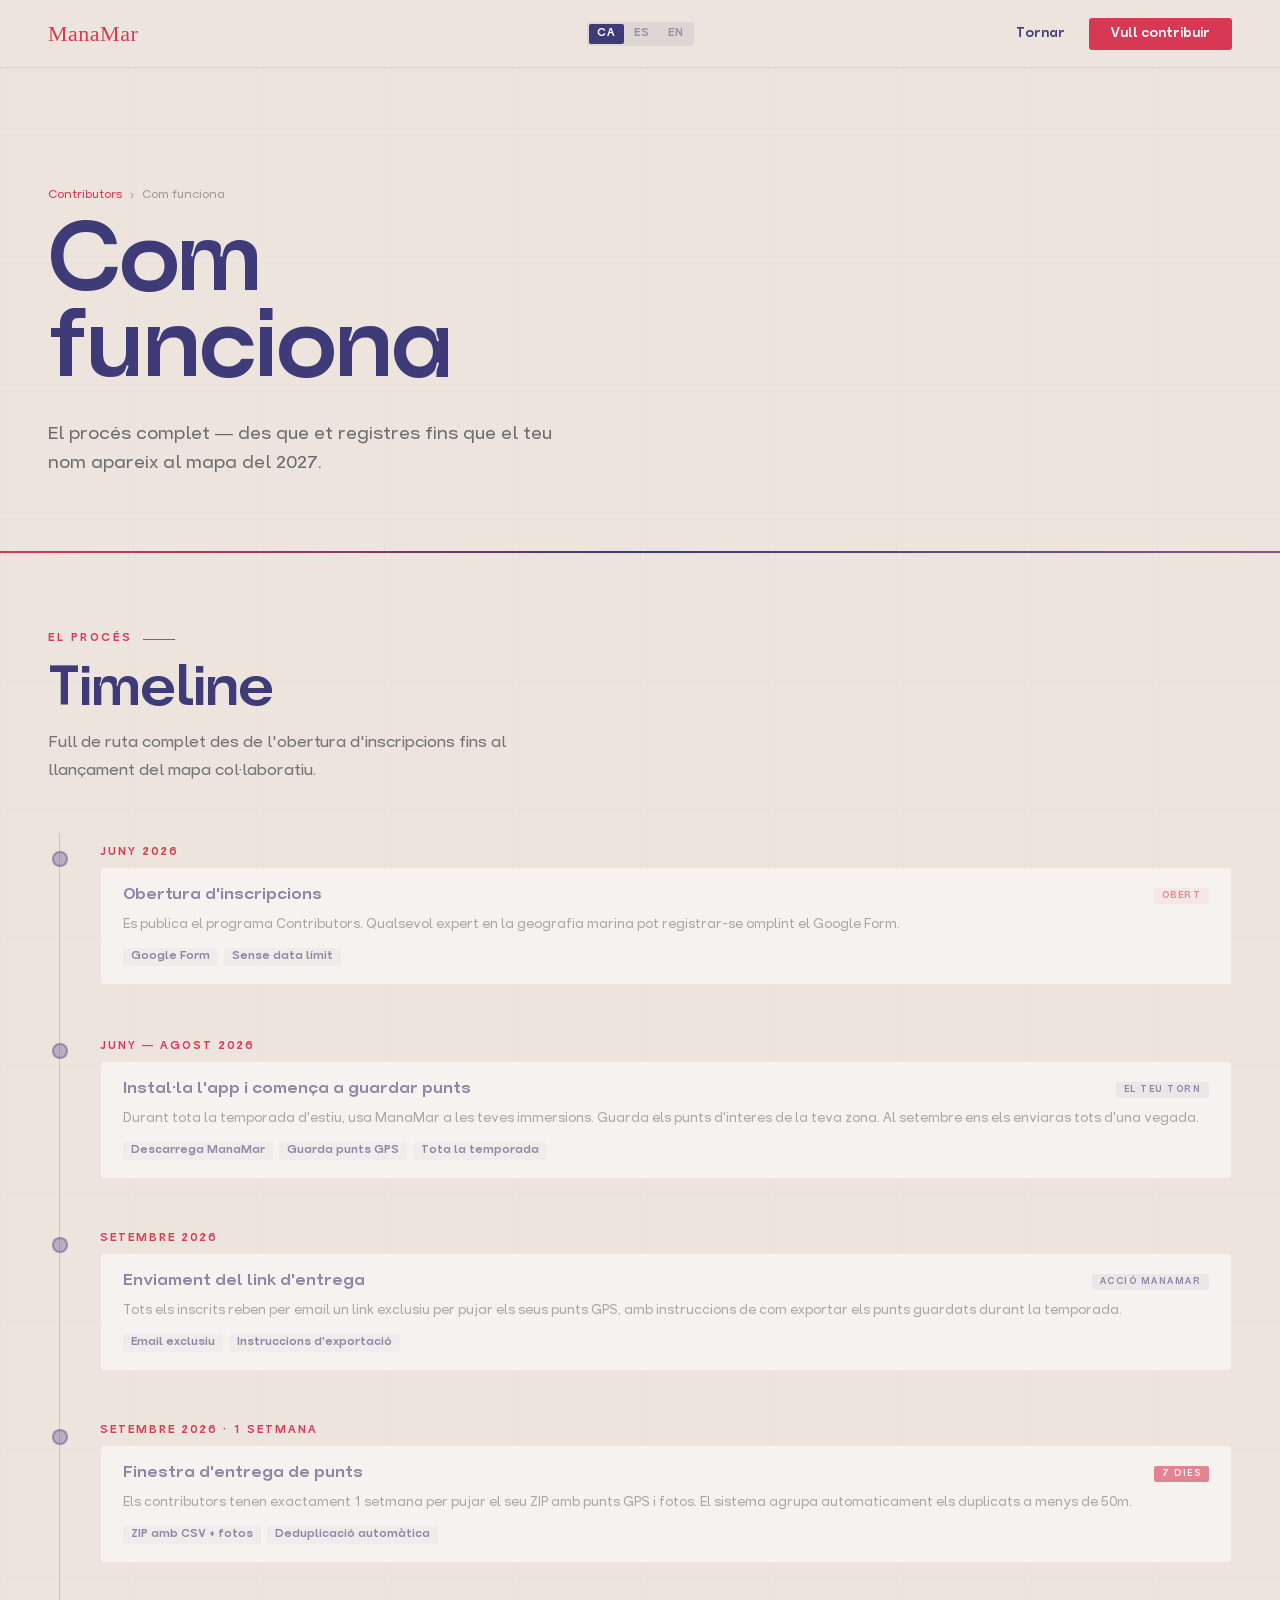
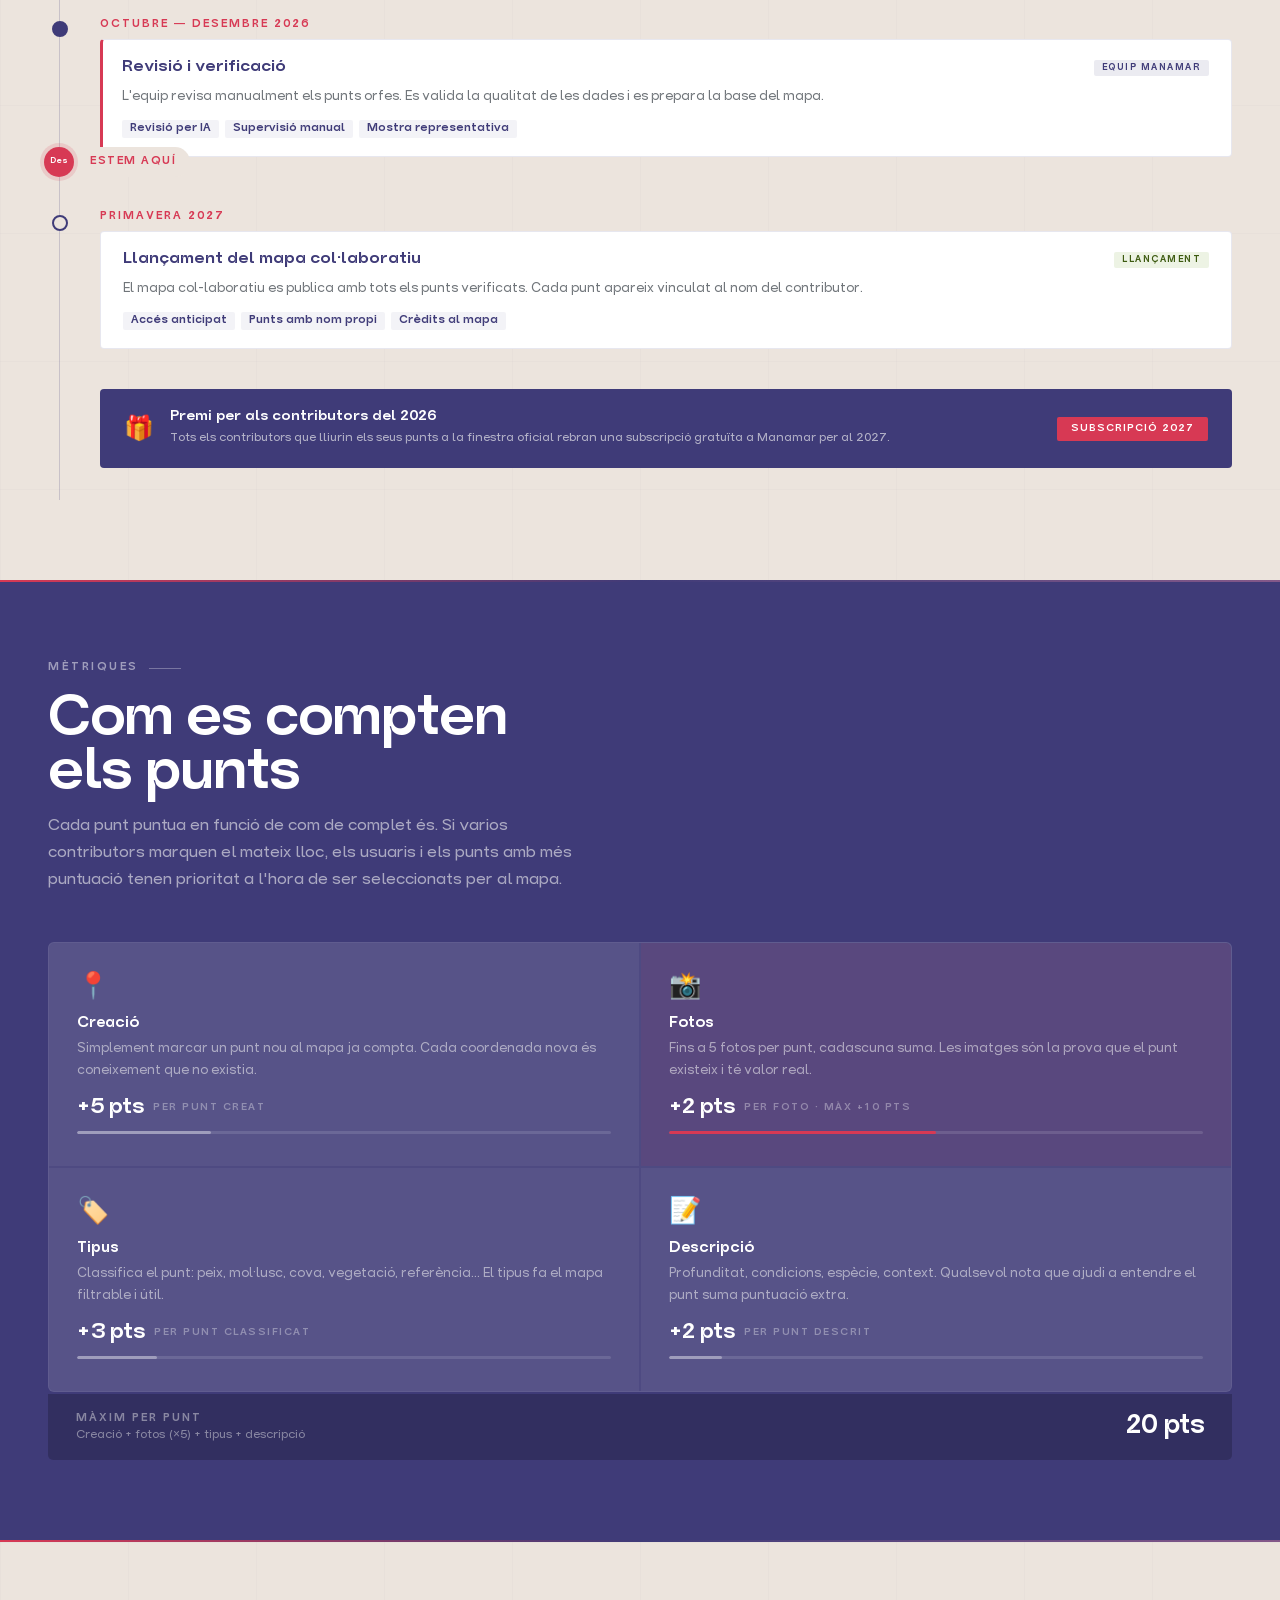
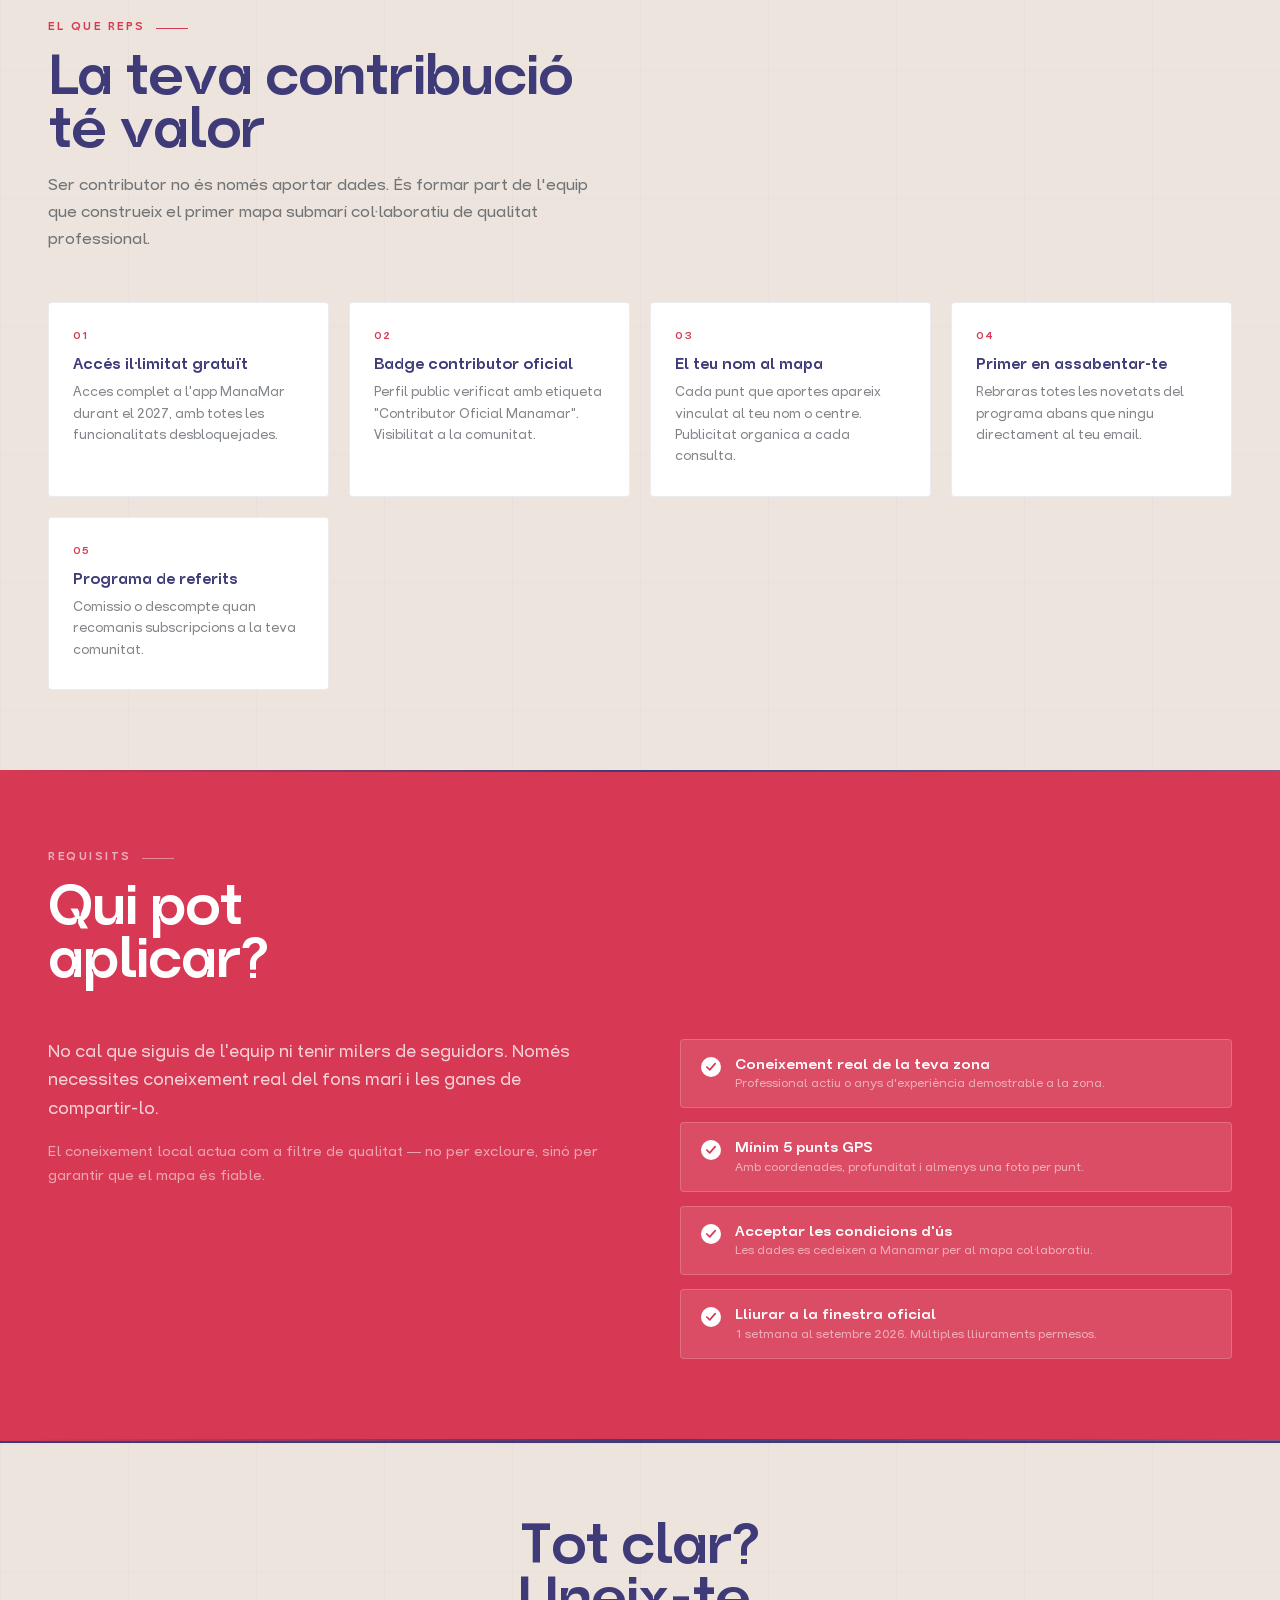
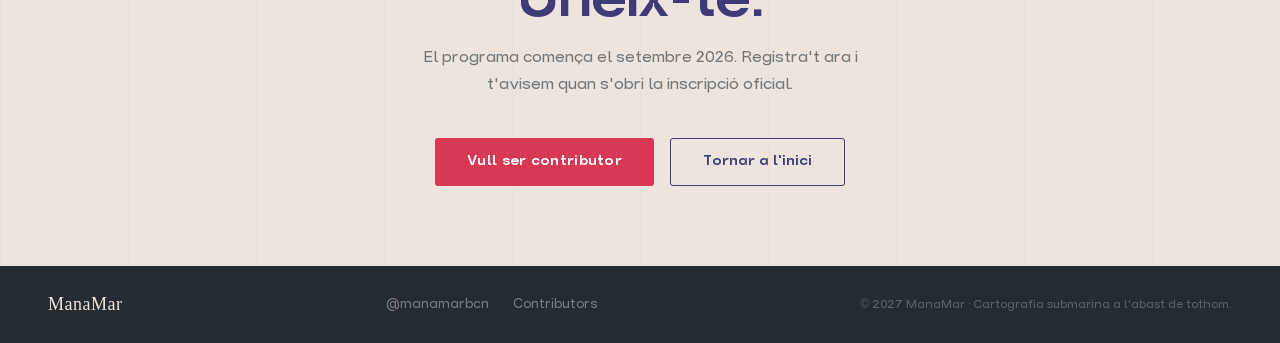
==== how-to/index.html @ 340b2881 "Attempting phone compatible format" ====
<!DOCTYPE html>
<html lang="ca">
<head>
<meta charset="UTF-8">
<meta name="viewport" content="width=device-width, initial-scale=1.0">
<title>Com funciona — Manamar Contributors</title>
<link rel="stylesheet" href="../assets/css/fonts.css">
<style>
:root{--cream:#ECE4DD;--red:#D73954;--red-dark:#b02d44;--indigo:#3F3B78;--purple:#845889;--yellow:#D09F47;--green:#88AD4D;--dark:#242B33;--white:#F5F5F5;}
*,*::before,*::after{box-sizing:border-box;margin:0;padding:0;}
body{font-family:'Trap',sans-serif;font-weight:500;background:var(--cream);color:var(--dark);overflow-x:hidden;}
body::before{content:'';position:fixed;inset:0;background-image:url("data:image/svg+xml,%3Csvg viewBox='0 0 256 256' xmlns='http://www.w3.org/2000/svg'%3E%3Cfilter id='noise'%3E%3CfeTurbulence type='fractalNoise' baseFrequency='0.9' numOctaves='4' stitchTiles='stitch'/%3E%3C/filter%3E%3Crect width='100%25' height='100%25' filter='url(%23noise)'/%3E%3C/svg%3E");opacity:0.03;pointer-events:none;z-index:9999;}
.brand{font-family:'Nougatine',serif;font-weight:400;text-transform:none;letter-spacing:0.5px;}
.grid-cream{background-color:var(--cream);position:relative;}
.grid-cream::before{content:'';position:absolute;inset:0;background-image:url('../assets/img/grid-pattern.svg');background-repeat:repeat;background-size:128px 128px;opacity:0.25;pointer-events:none;z-index:0;}
.grid-cream>*{position:relative;z-index:1;}

nav{position:fixed;top:0;left:0;right:0;z-index:100;height:68px;display:grid;grid-template-columns:1fr auto 1fr;align-items:center;padding:0 48px;background:rgba(236,228,221,0.88);backdrop-filter:blur(16px);border-bottom:1px solid rgba(63,59,120,0.1);}
nav.scrolled{background:rgba(236,228,221,0.97);box-shadow:0 1px 24px rgba(63,59,120,0.08);}
.nav-logo{font-family:'Nougatine',serif;font-size:22px;color:var(--red);text-decoration:none;letter-spacing:0.5px;}
.nav-back{font-size:13px;font-weight:700;color:var(--indigo);text-decoration:none;}
.nav-right{display:flex;align-items:center;gap:24px;justify-content:flex-end;}
.lang-switcher{display:flex;gap:2px;align-items:center;background:rgba(63,59,120,0.08);border-radius:3px;padding:2px;}
.lang-btn{font-size:11px;font-weight:700;letter-spacing:1px;color:var(--indigo);background:none;border:none;padding:4px 8px;border-radius:2px;cursor:pointer;opacity:0.45;transition:opacity 0.2s,background 0.2s;font-family:'Trap',sans-serif;}
.lang-btn:hover{opacity:0.8;}
.lang-btn.active{background:var(--indigo);color:white;opacity:1;}
.nav-cta{background:var(--red);color:white;font-family:'Trap',sans-serif;font-size:13px;font-weight:700;padding:9px 22px;border-radius:3px;text-decoration:none;transition:background 0.2s;}
.nav-cta:hover{background:var(--red-dark);}
.nav-hamburger{display:none;flex-direction:column;justify-content:center;align-items:center;gap:5px;width:40px;height:40px;background:none;border:none;cursor:pointer;padding:4px;}
.nav-hamburger span{display:block;width:22px;height:2px;background:var(--indigo);border-radius:1px;transition:transform 0.25s,opacity 0.25s;}
.nav-hamburger.open span:nth-child(1){transform:rotate(45deg) translate(5px,5px);}
.nav-hamburger.open span:nth-child(2){opacity:0;}
.nav-hamburger.open span:nth-child(3){transform:rotate(-45deg) translate(5px,-5px);}
.nav-mobile-menu{display:none;position:fixed;top:68px;left:0;right:0;z-index:99;flex-direction:column;background:rgba(236,228,221,0.97);backdrop-filter:blur(16px);border-bottom:1px solid rgba(63,59,120,0.1);max-height:0;overflow:hidden;transition:max-height 0.3s ease;}
.nav-mobile-menu.open{max-height:280px;}
.nav-mobile-menu a{font-size:15px;font-weight:700;color:var(--indigo);text-decoration:none;padding:14px 20px;border-bottom:1px solid rgba(63,59,120,0.06);}

.page-header{padding:120px 48px 72px;}
.breadcrumb{font-size:12px;color:rgba(36,43,51,0.4);margin-bottom:20px;display:flex;align-items:center;gap:8px;}
.breadcrumb a{color:var(--red);text-decoration:none;}
.breadcrumb a:hover{text-decoration:underline;}
.page-header h1{font-size:clamp(52px,8vw,96px);line-height:0.9;letter-spacing:-2px;color:var(--indigo);}
.page-header-sub{font-size:18px;line-height:1.65;color:rgba(36,43,51,0.65);max-width:520px;margin-top:24px;}

.divider{height:2px;background:linear-gradient(90deg,var(--red),var(--indigo),var(--purple));}

section{padding:80px 48px;}
.section-tag{font-size:11px;font-weight:700;letter-spacing:2.5px;text-transform:uppercase;color:var(--red);margin-bottom:20px;display:flex;align-items:center;gap:10px;}
.section-tag::after{content:'';width:32px;height:1px;background:var(--red);}
h2{font-size:clamp(36px,4.5vw,56px);line-height:0.95;letter-spacing:-1px;color:var(--indigo);margin-bottom:8px;}

.tl-wrap{position:relative;padding-bottom:32px;}
.tl-line{position:absolute;left:11px;top:0;bottom:0;width:1px;background:rgba(63,59,120,0.2);}
.tl-today{position:absolute;left:-4px;display:flex;align-items:center;gap:10px;z-index:20;transition:top 0.8s cubic-bezier(0.4,0,0.2,1);background:var(--cream);padding-right:8px;border-radius:20px;}
.tl-today-dot{width:30px;height:30px;border-radius:50%;background:var(--red);display:flex;align-items:center;justify-content:center;font-size:8px;font-weight:700;color:white;flex-shrink:0;box-shadow:0 0 0 4px rgba(215,57,84,0.15);}
.tl-today-text{font-size:11px;font-weight:700;color:var(--red);letter-spacing:1.5px;text-transform:uppercase;white-space:nowrap;background:var(--cream);padding:0 6px;}
.tl-phase{position:relative;padding:0 0 40px 52px;}
.tl-dot{position:absolute;left:4px;top:18px;width:16px;height:16px;border-radius:50%;border:2px solid var(--indigo);background:var(--cream);transition:background 0.3s,border-color 0.3s;z-index:2;}
.tl-phase.tl-active .tl-dot{background:var(--indigo);border-color:var(--indigo);}
.tl-phase.tl-past .tl-dot{background:rgba(63,59,120,0.3);border-color:rgba(63,59,120,0.3);}
.tl-month{font-size:11px;font-weight:700;letter-spacing:2px;text-transform:uppercase;color:var(--red);margin-bottom:8px;padding-top:14px;}
.tl-card{background:white;border:1px solid rgba(63,59,120,0.12);border-radius:4px;padding:18px 22px;transition:border-color 0.2s;}
.tl-phase.tl-active .tl-card{border-left:3px solid var(--red);padding-left:19px;}
.tl-phase.tl-past .tl-card{opacity:0.55;}
.tl-card-head{display:flex;align-items:flex-start;justify-content:space-between;gap:12px;margin-bottom:10px;}
.tl-card-title{font-size:16px;font-weight:700;color:var(--indigo);}
.tl-badge{font-size:9px;font-weight:700;letter-spacing:1.5px;text-transform:uppercase;white-space:nowrap;padding:3px 8px;border-radius:2px;flex-shrink:0;margin-top:2px;}
.badge-open{background:rgba(215,57,84,0.1);color:var(--red);}
.badge-action{background:rgba(63,59,120,0.1);color:var(--indigo);}
.badge-now{background:var(--red);color:white;}
.badge-launch{background:rgba(136,173,77,0.15);color:#3d5a10;}
.tl-card-desc{font-size:13px;line-height:1.7;color:rgba(36,43,51,0.65);}
.tl-tags{display:flex;flex-wrap:wrap;gap:6px;margin-top:12px;}
.tl-tag{font-size:11px;font-weight:700;color:var(--indigo);background:rgba(63,59,120,0.06);border-radius:2px;padding:3px 8px;}
.tl-reward{margin-left:52px;background:var(--indigo);border-radius:4px;padding:20px 24px;display:flex;align-items:center;gap:16px;flex-wrap:wrap;}
.tl-reward-icon{font-size:24px;flex-shrink:0;}
.tl-reward-title{font-size:14px;font-weight:700;color:white;margin-bottom:4px;}
.tl-reward-desc{font-size:12px;line-height:1.6;color:rgba(245,245,245,0.65);}
.tl-reward-pill{margin-left:auto;background:var(--red);color:white;font-size:10px;font-weight:700;letter-spacing:1px;text-transform:uppercase;padding:6px 14px;border-radius:2px;white-space:nowrap;flex-shrink:0;}

.benefits-section{background:var(--cream);}
.benefits-section .section-tag{color:var(--red);}
.benefits-section .section-tag::after{background:var(--red);}
.benefits-section h2{color:var(--indigo);}
.benefits-intro{font-size:16px;color:rgba(36,43,51,0.62);max-width:540px;line-height:1.7;margin-top:12px;margin-bottom:48px;}
.benefits-grid{display:grid;grid-template-columns:repeat(auto-fit,minmax(260px,1fr));gap:20px;}
.benefit-card{background:white;border:1px solid rgba(63,59,120,0.1);border-radius:4px;padding:28px 24px;transition:background 0.2s,border-color 0.2s;}
.benefit-card:hover{background:#F0EAE4;border-color:rgba(215,57,84,0.3);}
.benefit-num{font-size:10px;font-weight:700;letter-spacing:2px;color:var(--red);margin-bottom:14px;}
.benefit-title{font-size:15px;font-weight:700;color:var(--indigo);margin-bottom:8px;}
.benefit-desc{font-size:13px;line-height:1.65;color:rgba(36,43,51,0.58);}

.metrics-section{background:var(--indigo);}
.metrics-section .section-tag{color:rgba(255,255,255,0.5);}
.metrics-section .section-tag::after{background:rgba(255,255,255,0.3);}
.metrics-section h2{color:white;}
.metrics-intro{font-size:16px;color:rgba(245,245,245,0.6);max-width:540px;line-height:1.7;margin-top:12px;margin-bottom:48px;}
.metrics-grid{display:grid;grid-template-columns:1fr 1fr;gap:2px;background:rgba(255,255,255,0.08);border:1.5px solid rgba(255,255,255,0.1);border-radius:6px;overflow:hidden;}
.metric-card{background:rgba(255,255,255,0.05);padding:32px 28px;position:relative;transition:background 0.2s;}
.metric-card:hover{background:rgba(255,255,255,0.1);}
.metric-card::after{content:'';position:absolute;bottom:0;left:0;right:0;height:3px;background:var(--red);transform:scaleX(0);transform-origin:left;transition:transform 0.3s cubic-bezier(0.4,0,0.2,1);}
.metric-card:hover::after{transform:scaleX(1);}
.metric-icon{font-size:26px;margin-bottom:14px;line-height:1;}
.metric-name{font-size:15px;font-weight:700;color:white;margin-bottom:6px;}
.metric-desc{font-size:13px;line-height:1.65;color:rgba(245,245,245,0.55);margin-bottom:16px;}
.metric-pts-row{display:flex;align-items:center;gap:10px;}
.metric-pts{font-family:'Trap',sans-serif;font-weight:700;font-size:22px;color:white;letter-spacing:-0.5px;line-height:1;}
.metric-pts-label{font-size:10px;font-weight:700;letter-spacing:1.5px;text-transform:uppercase;color:rgba(255,255,255,0.35);}
.metric-bar{margin-top:12px;height:3px;background:rgba(255,255,255,0.12);border-radius:2px;overflow:hidden;}
.metric-bar-fill{height:100%;border-radius:2px;background:rgba(255,255,255,0.35);transition:width 1s ease;}
.metric-card--photos .metric-bar-fill{background:var(--red);}
.metric-card--photos{background:rgba(215,57,84,0.08);}
.metric-card--photos .metric-pts{color:white;}
.metrics-total{margin-top:2px;background:rgba(0,0,0,0.2);border-radius:0 0 5px 5px;padding:18px 28px;display:flex;align-items:center;justify-content:space-between;gap:16px;flex-wrap:wrap;}
.metrics-total-label{font-size:11px;font-weight:700;letter-spacing:2px;text-transform:uppercase;color:rgba(245,245,245,0.45);}
.metrics-total-num{font-family:'Trap',sans-serif;font-weight:700;font-size:26px;color:white;letter-spacing:-0.5px;}
.metrics-total-sub{font-size:12px;color:rgba(245,245,245,0.45);margin-top:2px;}

.req-section{background:var(--red);}
.req-section .section-tag{color:rgba(255,255,255,0.6);}
.req-section .section-tag::after{background:rgba(255,255,255,0.4);}
.req-section h2{color:white;}
.req-layout{display:grid;grid-template-columns:1fr 1fr;gap:80px;margin-top:48px;align-items:start;}
.req-intro{font-size:17px;color:rgba(255,255,255,0.78);line-height:1.7;}
.req-intro+.req-intro{margin-top:16px;}
.req-list{display:flex;flex-direction:column;gap:14px;}
.req-item{background:rgba(255,255,255,0.1);border:1px solid rgba(255,255,255,0.18);border-radius:4px;padding:16px 20px;display:flex;align-items:flex-start;gap:14px;}
.req-check{width:20px;height:20px;flex-shrink:0;background:white;border-radius:50%;display:flex;align-items:center;justify-content:center;margin-top:1px;}
.req-check svg{width:10px;height:10px;}
.req-text{font-size:14px;font-weight:700;color:white;line-height:1.4;}
.req-sub{font-size:12px;color:rgba(255,255,255,0.55);margin-top:3px;font-weight:500;}

.final-cta{padding:80px 48px;text-align:center;border-top:2px solid var(--indigo);}
.final-cta h2{margin-bottom:16px;}
.final-cta p{font-size:16px;color:rgba(36,43,51,0.6);max-width:440px;margin:0 auto 40px;line-height:1.65;}
.final-cta-actions{display:flex;gap:16px;justify-content:center;flex-wrap:wrap;}
.btn-primary{display:inline-block;background:var(--red);color:white;font-family:'Trap',sans-serif;font-size:14px;font-weight:700;padding:16px 32px;border-radius:3px;text-decoration:none;letter-spacing:0.3px;transition:background 0.2s,transform 0.15s;}
.btn-primary:hover{background:var(--red-dark);transform:translateY(-1px);}
.btn-outline{display:inline-block;border:1.5px solid var(--indigo);color:var(--indigo);font-family:'Trap',sans-serif;font-size:14px;font-weight:700;padding:15px 32px;border-radius:3px;text-decoration:none;transition:background 0.2s,color 0.2s;}
.btn-outline:hover{background:var(--indigo);color:white;}

footer{background:var(--dark);padding:28px 48px;display:flex;justify-content:space-between;align-items:center;flex-wrap:wrap;gap:16px;}
.footer-logo{font-family:'Nougatine',serif;font-size:18px;color:var(--cream);letter-spacing:0.5px;}
.footer-links{display:flex;gap:24px;}
.footer-links a{font-size:13px;color:rgba(236,228,221,0.45);text-decoration:none;transition:color 0.2s;}
.footer-links a:hover{color:var(--cream);}
.footer-copy{font-size:12px;color:rgba(236,228,221,0.3);}

.reveal{opacity:0;transform:translateY(24px);transition:opacity 0.6s ease,transform 0.6s ease;}
.reveal.visible{opacity:1;transform:translateY(0);}
.reveal-delay-1{transition-delay:0.1s;}

@media(max-width:768px){
  nav{padding:0 20px;height:60px;}
  .nav-mobile-menu{top:60px;}
  .nav-logo{font-size:18px;}
  .nav-hamburger{display:flex;}
  .nav-back{display:none;}
  .nav-cta{display:none;}
  .lang-switcher{display:none;}
  .nav-mobile-menu{display:flex;}
  h1{font-size:clamp(36px,10vw,48px);}
  h2{font-size:clamp(28px,7vw,40px);}
  .page-header{padding:96px 20px 48px;}
  section{padding:56px 20px;}
  .final-cta{padding:56px 20px;}
  .req-layout{grid-template-columns:1fr;gap:40px;}
  .metrics-grid{grid-template-columns:1fr;}
  footer{flex-direction:column;align-items:center;text-align:center;padding:32px 20px;}
  .footer-links{flex-direction:column;align-items:center;gap:14px;}
  .tl-reward{margin-left:0;}
}
@media(max-width:500px){.step{grid-template-columns:48px 1fr;gap:16px;}}
</style>
</head>
<body class="grid-cream">

<nav>
  <a class="nav-logo" href="../">ManaMar</a>
  <div class="lang-switcher">
    <button class="lang-btn" onclick="setLang('ca')">CA</button>
    <button class="lang-btn" onclick="setLang('es')">ES</button>
    <button class="lang-btn" onclick="setLang('en')">EN</button>
  </div>
  <div class="nav-right">
    <a href="../" class="nav-back" data-i18n="nav_back">Tornar</a>
    <a href="https://forms.gle/eNXkwGBBJvVmhNHh9" target="_blank" class="nav-cta" data-i18n="nav_cta">Vull contribuir</a>
    <button class="nav-hamburger" aria-label="Menu" aria-expanded="false">
      <span></span><span></span><span></span>
    </button>
  </div>
</nav>
<div class="nav-mobile-menu" id="mobile-menu">
  <a href="../" data-i18n="nav_back">Tornar</a>
  <a href="https://forms.gle/eNXkwGBBJvVmhNHh9" target="_blank" data-i18n="nav_cta">Vull contribuir</a>
</div>

<header class="page-header">
  <div class="breadcrumb">
    <a href="../" data-i18n="breadcrumb_contributors">Contributors</a>
    <span>›</span>
    <span data-i18n="breadcrumb_how">Com funciona</span>
  </div>
  <h1>Com<br>funciona</h1>
  <p class="page-header-sub" data-i18n="header_sub">El procés complet — des que et registres fins que el teu nom apareix al mapa del 2027.</p>
</header>

<div class="divider"></div>

<section class="grid-cream" id="proceso">
  <div class="section-tag reveal" data-i18n="proceso_tag">El procés</div>
  <h2 class="reveal" data-i18n="proceso_h2">Timeline</h2>
  <p class="reveal" data-i18n="proceso_intro" style="font-size:16px;color:rgba(36,43,51,0.62);max-width:520px;line-height:1.7;margin-top:12px;margin-bottom:48px;">Full de ruta complet des de l'obertura d'inscripcions fins al llançament del mapa col·laboratiu.</p>

  <div class="tl-wrap reveal">
    <div class="tl-line"></div>
    <div class="tl-today" id="tl-today">
      <div class="tl-today-dot"><span id="tl-today-label">Mai</span></div>
      <span class="tl-today-text" data-i18n="tl_today">Estem aquí</span>
    </div>

    <div class="tl-phase" data-from="2026-06-01" data-to="2026-08-31">
      <div class="tl-dot"></div>
      <div class="tl-month" data-i18n="tl_phase1_month">Juny 2026</div>
      <div class="tl-card">
        <div class="tl-card-head">
          <div class="tl-card-title" data-i18n="tl_phase1_title">Obertura d'inscripcions</div>
          <span class="tl-badge badge-open" data-i18n="tl_phase1_badge">Obert</span>
        </div>
        <p class="tl-card-desc" data-i18n="tl_phase1_desc">Es publica el programa Contributors. Qualsevol expert en la geografia marina pot registrar-se omplint el Google Form amb les seves dades.</p>
        <div class="tl-tags">
          <span class="tl-tag">Google Form</span>
          <span class="tl-tag">Sense data límit</span>
        </div>
      </div>
    </div>

    <div class="tl-phase" data-from="2026-06-01" data-to="2026-08-31">
      <div class="tl-dot"></div>
      <div class="tl-month" data-i18n="tl_phase15_month">Juny — Agost 2026</div>
      <div class="tl-card">
        <div class="tl-card-head">
          <div class="tl-card-title" data-i18n="tl_phase15_title">Instal·la l'app i comença a guardar punts</div>
          <span class="tl-badge badge-action" data-i18n="tl_phase15_badge">El teu torn</span>
        </div>
        <p class="tl-card-desc" data-i18n="tl_phase15_desc">Durant tota la temporada d'estiu, usa ManaMar a les teves immersions. Guarda els punts d'interès de la teva zona. Al setembre ens els enviaràs tots d'una vegada.</p>
        <div class="tl-tags">
          <span class="tl-tag">Descarrega ManaMar</span>
          <span class="tl-tag">Guarda punts GPS</span>
          <span class="tl-tag">Tota la temporada</span>
        </div>
      </div>
    </div>

    <div class="tl-phase" data-from="2026-09-01" data-to="2026-09-30">
      <div class="tl-dot"></div>
      <div class="tl-month" data-i18n="tl_phase2_month">Setembre 2026</div>
      <div class="tl-card">
        <div class="tl-card-head">
          <div class="tl-card-title" data-i18n="tl_phase2_title">Enviament del link d'entrega</div>
          <span class="tl-badge badge-action" data-i18n="tl_phase2_badge">Acció Manamar</span>
        </div>
        <p class="tl-card-desc" data-i18n="tl_phase2_desc">Tots els inscrits reben per email un link exclusiu per pujar els seus punts GPS, amb instruccions de com exportar els punts guardats durant la temporada.</p>
        <div class="tl-tags">
          <span class="tl-tag">Email exclusiu</span>
          <span class="tl-tag">Instruccions d'exportació</span>
        </div>
      </div>
    </div>

    <div class="tl-phase" data-from="2026-10-01" data-to="2026-10-07">
      <div class="tl-dot"></div>
      <div class="tl-month" data-i18n="tl_phase3_month">Octubre 2026 · 1 setmana</div>
      <div class="tl-card">
        <div class="tl-card-head">
          <div class="tl-card-title" data-i18n="tl_phase3_title">Finestra d'entrega de punts</div>
          <span class="tl-badge badge-now" data-i18n="tl_phase3_badge">7 dies</span>
        </div>
        <p class="tl-card-desc" data-i18n="tl_phase3_desc">Els contributors tenen exactament 1 setmana per pujar el seu ZIP amb punts GPS i fotos. El sistema agrupa automàticament els duplicats a menys de 50m.</p>
        <div class="tl-tags">
          <span class="tl-tag">ZIP amb CSV + fotos</span>
          <span class="tl-tag">Deduplicació automàtica</span>
        </div>
      </div>
    </div>

    <div class="tl-phase" data-from="2026-10-08" data-to="2026-12-31">
      <div class="tl-dot"></div>
      <div class="tl-month" data-i18n="tl_phase4_month">Octubre — Desembre 2026</div>
      <div class="tl-card">
        <div class="tl-card-head">
          <div class="tl-card-title" data-i18n="tl_phase4_title">Revisió i verificació</div>
          <span class="tl-badge badge-action" data-i18n="tl_phase4_badge">Equip Manamar</span>
        </div>
        <p class="tl-card-desc" data-i18n="tl_phase4_desc">L'equip revisa manualment els punts orfes que el sistema no ha pogut agrupar. Es valida la qualitat de les dades i es prepara la base del mapa.</p>
        <div class="tl-tags">
          <span class="tl-tag">Revisió per IA</span>
          <span class="tl-tag">Supervisió manual</span>
          <span class="tl-tag">Mostra representativa</span>
        </div>
      </div>
    </div>

    <div class="tl-phase" data-from="2027-03-01" data-to="2027-12-31">
      <div class="tl-dot"></div>
      <div class="tl-month" data-i18n="tl_phase5_month">Primavera 2027</div>
      <div class="tl-card">
        <div class="tl-card-head">
          <div class="tl-card-title" data-i18n="tl_phase5_title">Llançament del mapa col·laboratiu</div>
          <span class="tl-badge badge-launch" data-i18n="tl_phase5_badge">Llançament</span>
        </div>
        <p class="tl-card-desc" data-i18n="tl_phase5_desc">El mapa col·laboratiu es publica amb tots els punts verificats. Cada punt apareix vinculat al nom del contributor. Els contributors reben accés anticipat.</p>
        <div class="tl-tags">
          <span class="tl-tag">Accés anticipat</span>
          <span class="tl-tag">Punts amb nom propi</span>
          <span class="tl-tag">Crèdits al mapa</span>
        </div>
      </div>
    </div>

    <div class="tl-reward reveal">
      <div class="tl-reward-icon">🎁</div>
      <div>
        <div class="tl-reward-title" data-i18n="tl_reward_title">Premi per als contributors del 2026</div>
        <div class="tl-reward-desc" data-i18n="tl_reward_desc">Tots els contributors que lliurin els seus punts a la finestra oficial rebran una subscripció gratuïta a Manamar per al 2027.</div>
      </div>
      <div class="tl-reward-pill" data-i18n="tl_reward_pill">Subscripció 2027</div>
    </div>
  </div>
</section>

<div class="divider"></div>

<section class="metrics-section" id="metriques">
  <div class="section-tag reveal" data-i18n="metrics_tag">Mètriques</div>
  <h2 class="reveal" data-i18n="metrics_h2">Com es compten<br>els punts</h2>
  <p class="metrics-intro reveal" data-i18n="metrics_intro">Cada punt puntua en funció de com de complet és. Si varios contributors marquen el mateix lloc, els usuaris i els punts amb més puntuació tenen prioritat a l'hora de ser seleccionats per al mapa.</p>

  <div class="metrics-grid reveal">
    <div class="metric-card">
      <div class="metric-icon">📍</div>
      <div class="metric-name" data-i18n="metric_1_name">Creació</div>
      <div class="metric-desc" data-i18n="metric_1_desc">Simplement marcar un punt nou al mapa ja compta. Cada coordenada nova és coneixement que no existia.</div>
      <div class="metric-pts-row">
        <div class="metric-pts">+5 pts</div>
        <div class="metric-pts-label">per punt creat</div>
      </div>
      <div class="metric-bar"><div class="metric-bar-fill" style="width:25%"></div></div>
    </div>
    <div class="metric-card metric-card--photos">
      <div class="metric-icon">📸</div>
      <div class="metric-name" data-i18n="metric_2_name">Fotos</div>
      <div class="metric-desc" data-i18n="metric_2_desc">Fins a 5 fotos per punt, cadascuna suma. Les imatges són la prova que el punt existeix i té valor real.</div>
      <div class="metric-pts-row">
        <div class="metric-pts">+2 pts</div>
        <div class="metric-pts-label">per foto · màx +10 pts</div>
      </div>
      <div class="metric-bar"><div class="metric-bar-fill" style="width:50%"></div></div>
    </div>
    <div class="metric-card">
      <div class="metric-icon">🏷️</div>
      <div class="metric-name" data-i18n="metric_3_name">Tipus</div>
      <div class="metric-desc" data-i18n="metric_3_desc">Classifica el punt: peix, mol·lusc, cova, vegetació, referència... El tipus fa el mapa filtrable i útil.</div>
      <div class="metric-pts-row">
        <div class="metric-pts">+3 pts</div>
        <div class="metric-pts-label">per punt classificat</div>
      </div>
      <div class="metric-bar"><div class="metric-bar-fill" style="width:15%"></div></div>
    </div>
    <div class="metric-card">
      <div class="metric-icon">📝</div>
      <div class="metric-name" data-i18n="metric_4_name">Descripció</div>
      <div class="metric-desc" data-i18n="metric_4_desc">Profunditat, condicions, espècie, context. Qualsevol nota que ajudi a entendre el punt suma puntuació extra.</div>
      <div class="metric-pts-row">
        <div class="metric-pts">+2 pts</div>
        <div class="metric-pts-label">per punt descrit</div>
      </div>
      <div class="metric-bar"><div class="metric-bar-fill" style="width:10%"></div></div>
    </div>
  </div>

  <div class="metrics-total reveal">
    <div>
      <div class="metrics-total-label" data-i18n="metrics_max_label">Màxim per punt</div>
      <div class="metrics-total-sub" data-i18n="metrics_max_sub">Creació + fotos (×5) + tipus + descripció</div>
    </div>
    <div class="metrics-total-num">20 pts</div>
  </div>
</section>

<div class="divider"></div>

<section class="benefits-section grid-cream">
  <div class="section-tag reveal" data-i18n="benefits_tag">El que reps</div>
  <h2 class="reveal" data-i18n="benefits_h2">La teva contribució<br>té valor</h2>
  <p class="benefits-intro reveal" data-i18n="benefits_intro">Ser contributor no és només aportar dades. És formar part de l'equip que construeix el primer mapa submarí col·laboratiu de qualitat professional.</p>
  <div class="benefits-grid">
    <div class="benefit-card reveal">
      <div class="benefit-num">01</div>
      <div class="benefit-title" data-i18n="benefit_1_title">Accés il·limitat gratuït</div>
      <div class="benefit-desc" data-i18n="benefit_1_desc">Accés complet a l'app ManaMar durant el 2027, amb totes les funcionalitats desbloquejades.</div>
    </div>
    <div class="benefit-card reveal">
      <div class="benefit-num">02</div>
      <div class="benefit-title" data-i18n="benefit_2_title">Badge contributor oficial</div>
      <div class="benefit-desc" data-i18n="benefit_2_desc">Perfil públic verificat amb etiqueta "Contributor Oficial Manamar". Visibilitat a la comunitat.</div>
    </div>
    <div class="benefit-card reveal">
      <div class="benefit-num">03</div>
      <div class="benefit-title" data-i18n="benefit_3_title">El teu nom al mapa</div>
      <div class="benefit-desc" data-i18n="benefit_3_desc">Cada punt que aportes apareix vinculat al teu nom o centre. Publicitat orgànica a cada consulta.</div>
    </div>
    <div class="benefit-card reveal">
      <div class="benefit-num">04</div>
      <div class="benefit-title" data-i18n="benefit_4_title">Primer en assabentar-te</div>
      <div class="benefit-desc" data-i18n="benefit_4_desc">Rebràs totes les novetats del programa abans que ningú — noves funcions, llançaments i actualitzacions del mapa directament al teu email.</div>
    </div>
    <div class="benefit-card reveal">
      <div class="benefit-num">05</div>
      <div class="benefit-title" data-i18n="benefit_5_title">Programa de referits</div>
      <div class="benefit-desc" data-i18n="benefit_5_desc">Comissió o descompte quan recomanis subscripcions a la teva comunitat.</div>
    </div>
  </div>
</section>

<div class="divider"></div>

<section class="req-section">
  <div class="section-tag reveal" data-i18n="req_tag">Requisits</div>
  <h2 class="reveal" data-i18n="req_h2">Qui pot<br>aplicar?</h2>
  <div class="req-layout">
    <div class="reveal">
      <p class="req-intro" data-i18n="req_intro_1">No cal que siguis de l'equip ni tenir milers de seguidors. Només necessites coneixement real del fons marí i les ganes de compartir-lo.</p>
      <p class="req-intro" style="margin-top:16px;font-size:14px;opacity:0.7;" data-i18n="req_intro_2">El coneixement local actua com a filtre de qualitat — no per excloure, sinó per garantir que el mapa és fiable.</p>
    </div>
    <div class="req-list reveal">
      <div class="req-item">
        <div class="req-check"><svg viewBox="0 0 12 10" fill="none"><path d="M1 5l3.5 3.5L11 1" stroke="#D73954" stroke-width="2" stroke-linecap="round" stroke-linejoin="round"/></svg></div>
        <div>
          <div class="req-text" data-i18n="req_1_text">Coneixement real de la teva zona</div>
          <div class="req-sub" data-i18n="req_1_sub">Professional actiu o anys d'experiència demostrable a la zona.</div>
        </div>
      </div>
      <div class="req-item">
        <div class="req-check"><svg viewBox="0 0 12 10" fill="none"><path d="M1 5l3.5 3.5L11 1" stroke="#D73954" stroke-width="2" stroke-linecap="round" stroke-linejoin="round"/></svg></div>
        <div>
          <div class="req-text" data-i18n="req_2_text">Mínim 5 punts GPS</div>
          <div class="req-sub" data-i18n="req_2_sub">Amb coordenades, profunditat i almenys una foto per punt.</div>
        </div>
      </div>
      <div class="req-item">
        <div class="req-check"><svg viewBox="0 0 12 10" fill="none"><path d="M1 5l3.5 3.5L11 1" stroke="#D73954" stroke-width="2" stroke-linecap="round" stroke-linejoin="round"/></svg></div>
        <div>
          <div class="req-text" data-i18n="req_3_text">Acceptar les condicions d'ús</div>
          <div class="req-sub" data-i18n="req_3_sub">Les dades es cedeixen a Manamar per al mapa col·laboratiu.</div>
        </div>
      </div>
      <div class="req-item">
        <div class="req-check"><svg viewBox="0 0 12 10" fill="none"><path d="M1 5l3.5 3.5L11 1" stroke="#D73954" stroke-width="2" stroke-linecap="round" stroke-linejoin="round"/></svg></div>
        <div>
          <div class="req-text" data-i18n="req_4_text">Lliurar a la finestra oficial</div>
          <div class="req-sub" data-i18n="req_4_sub">1 setmana al setembre 2026. Múltiples lliuraments permesos.</div>
        </div>
      </div>
    </div>
  </div>
</section>

<div class="divider"></div>

<section class="final-cta grid-cream">
  <h2 data-i18n="final_h2">Tot clar?<br>Uneix-te.</h2>
  <p data-i18n="final_desc">El programa comença el setembre 2026. Registra't ara i t'avisem quan s'obri la inscripció oficial.</p>
  <div class="final-cta-actions">
    <a href="https://forms.gle/eNXkwGBBJvVmhNHh9" target="_blank" class="btn-primary" data-i18n="final_cta">Vull ser contributor</a>
    <a href="../" class="btn-outline" data-i18n="final_back">Tornar a l'inici</a>
  </div>
</section>

<footer>
  <div class="footer-logo">ManaMar</div>
  <div class="footer-links">
    <a href="https://instagram.com/manamarbcn" target="_blank">@manamarbcn</a>
    <a href="../" data-i18n="breadcrumb_contributors">Contributors</a>
  </div>
  <div class="footer-copy"><span data-i18n="footer_copy">© 2026 ManaMar · Cartografia submarina a l'abast de tothom.</span></div>
</footer>

<script>
let currentLang = localStorage.getItem('manamar_lang') || 'ca';

async function loadLang(lang) {
  try {
    const res = await fetch(`../assets/i18n/${lang}.json`);
    if (!res.ok) throw new Error('fetch failed');
    const t = await res.json();
    document.querySelectorAll('[data-i18n]').forEach(el => {
      const key = el.getAttribute('data-i18n');
      if (t[key] !== undefined) el.innerHTML = t[key];
    });
  } catch(e) { console.warn('Could not load lang:', lang, e); }
}

function setLang(lang) {
  currentLang = lang;
  localStorage.setItem('manamar_lang', lang);
  document.documentElement.lang = lang;
  document.querySelectorAll('.lang-btn').forEach(btn => {
    btn.classList.toggle('active', btn.textContent.toLowerCase() === lang);
  });
  loadLang(lang);
}

document.addEventListener('DOMContentLoaded', () => {
  setLang(currentLang);

  window.addEventListener('scroll', () => {
    document.querySelector('nav').classList.toggle('scrolled', window.scrollY > 60);
  });

  const hamburger = document.querySelector('.nav-hamburger');
  const mobileMenu = document.getElementById('mobile-menu');
  if (hamburger && mobileMenu) {
    hamburger.addEventListener('click', () => {
      const isOpen = hamburger.classList.toggle('open');
      hamburger.setAttribute('aria-expanded', isOpen);
      mobileMenu.classList.toggle('open');
    });
    mobileMenu.querySelectorAll('a').forEach(a => {
      a.addEventListener('click', () => {
        hamburger.classList.remove('open');
        hamburger.setAttribute('aria-expanded', 'false');
        mobileMenu.classList.remove('open');
      });
    });
  }

  const phases = document.querySelectorAll('.tl-phase');
  const now = new Date();
  const ranges = [
    { from: new Date('2026-06-01'), to: new Date('2026-08-31') },
    { from: new Date('2026-06-01'), to: new Date('2026-08-31') },
    { from: new Date('2026-09-01'), to: new Date('2026-09-06') },
    { from: new Date('2026-09-07'), to: new Date('2026-09-14') },
    { from: new Date('2026-10-01'), to: new Date('2026-12-31') },
    { from: new Date('2027-03-01'), to: new Date('2027-12-31') },
  ];
  let activeIdx = -1;
  ranges.forEach((r, i) => {
    if (now >= r.from && now <= r.to) { phases[i].classList.add('tl-active'); activeIdx = i; }
    else if (now > r.to) phases[i].classList.add('tl-past');
  });
  const wrap = document.querySelector('.tl-wrap');
  const todayEl = document.getElementById('tl-today');
  if (wrap && todayEl) {
    function positionToday() {
      let targetY = 0;
      if (now < ranges[0].from) {
        targetY = phases[0].offsetTop + 18;
      } else if (now > ranges[ranges.length-1].to) {
        targetY = wrap.scrollHeight - 40;
      } else if (activeIdx >= 0) {
        const r = ranges[activeIdx];
        const progress = (now - r.from) / (r.to - r.from);
        const phaseTop = phases[activeIdx].offsetTop + 18;
        const phaseBot = activeIdx < phases.length - 1 ? phases[activeIdx+1].offsetTop + 18 : wrap.scrollHeight - 40;
        targetY = phaseTop + progress * (phaseBot - phaseTop);
      } else {
        for (let i = 0; i < ranges.length - 1; i++) {
          if (now > ranges[i].to && now < ranges[i+1].from) {
            const progress = (now - ranges[i].to) / (ranges[i+1].from - ranges[i].to);
            targetY = phases[i].offsetTop + 18 + progress * (phases[i+1].offsetTop + 18 - phases[i].offsetTop - 18);
            break;
          }
        }
      }
      todayEl.style.top = Math.round(targetY - 15) + 'px';
      const months = ['Gen','Feb','Mar','Abr','Mai','Jun','Jul','Ago','Set','Oct','Nov','Des'];
      document.getElementById('tl-today-label').textContent = months[now.getMonth()];
    }
    requestAnimationFrame(positionToday);
    window.addEventListener('resize', positionToday);
  }

  const obs = new IntersectionObserver((entries) => {
    entries.forEach(e => { if (e.isIntersecting) e.target.classList.add('visible'); });
  }, { threshold: 0.1 });
  document.querySelectorAll('.reveal').forEach(el => obs.observe(el));
});
</script>
</body>
</html>
---- assets/css/fonts.css ----
﻿@font-face{font-family:'Trap';font-weight:500;src:url('[data-uri]') format('truetype');}
@font-face{font-family:'Trap';font-weight:700;src:url('[data-uri]') format('truetype');}
@font-face{font-family:'Nougatine';font-weight:400;src:url('[data-uri]') format('truetype');}
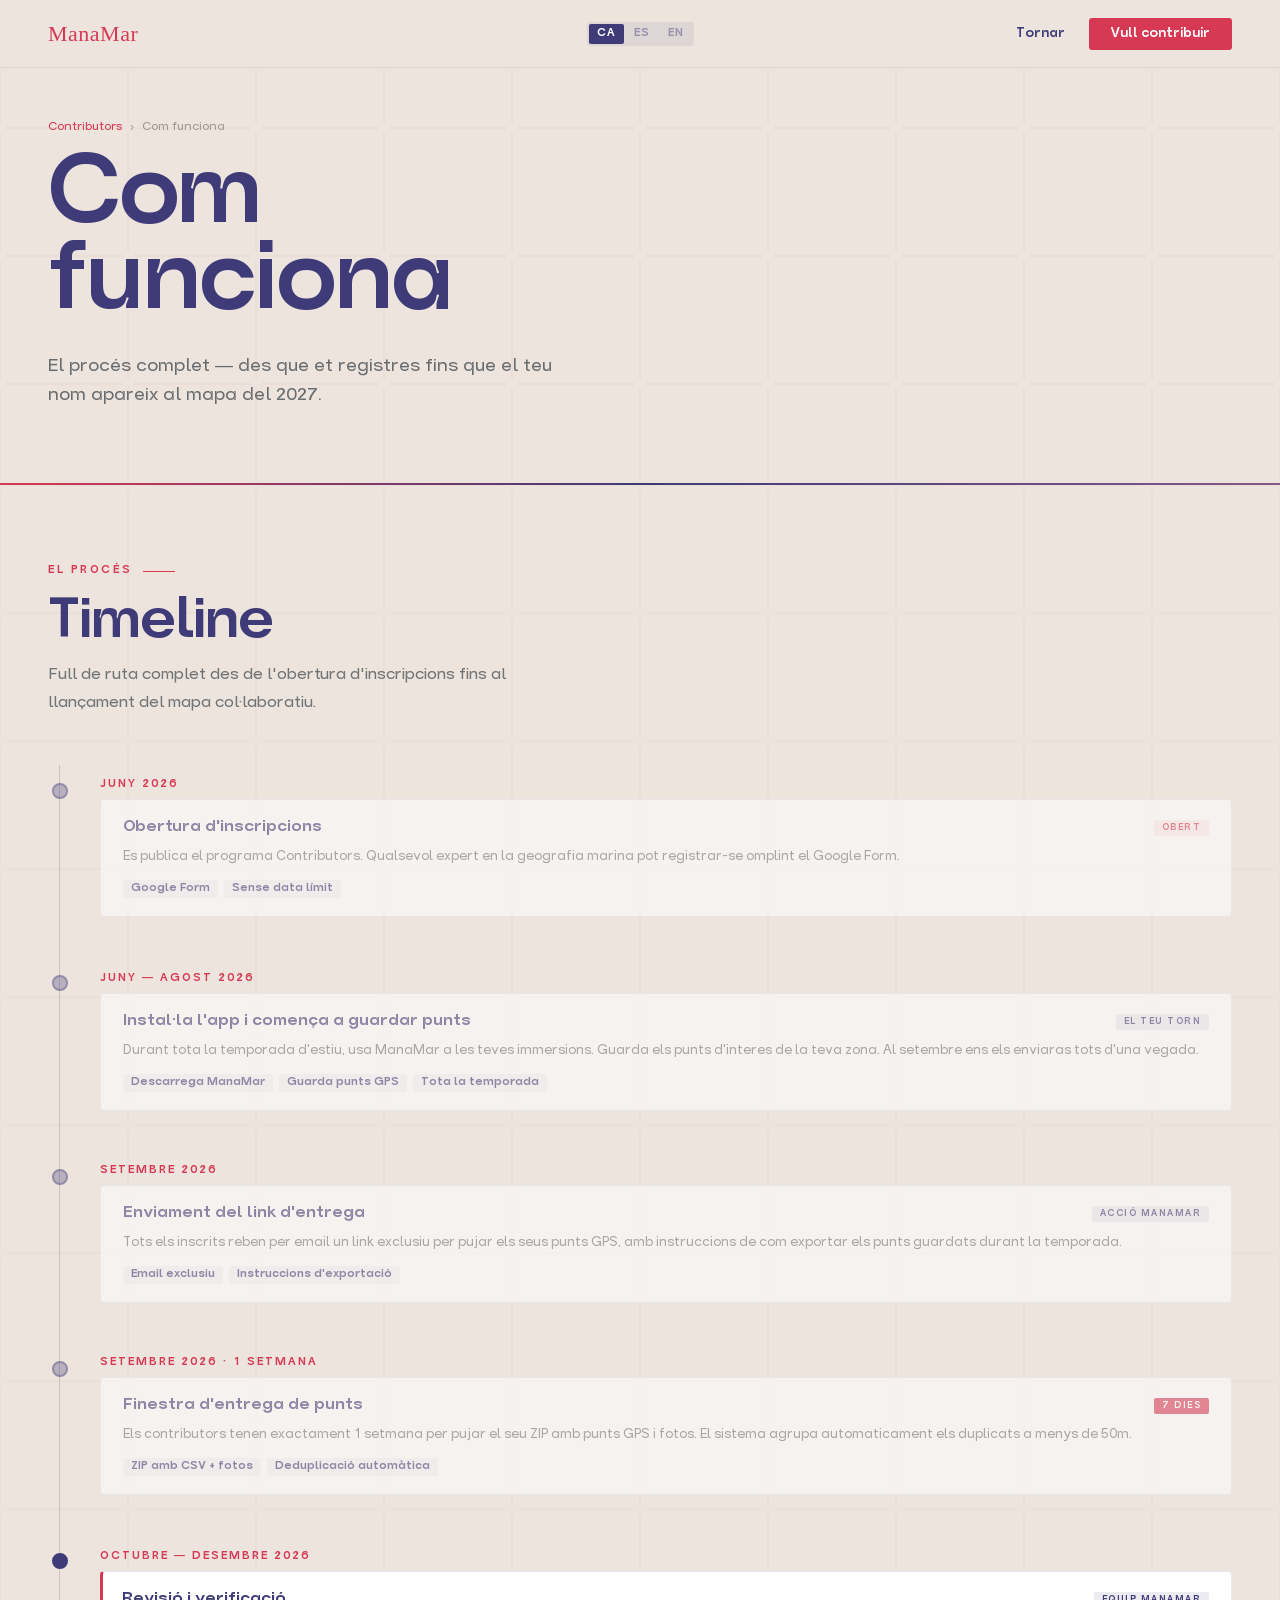
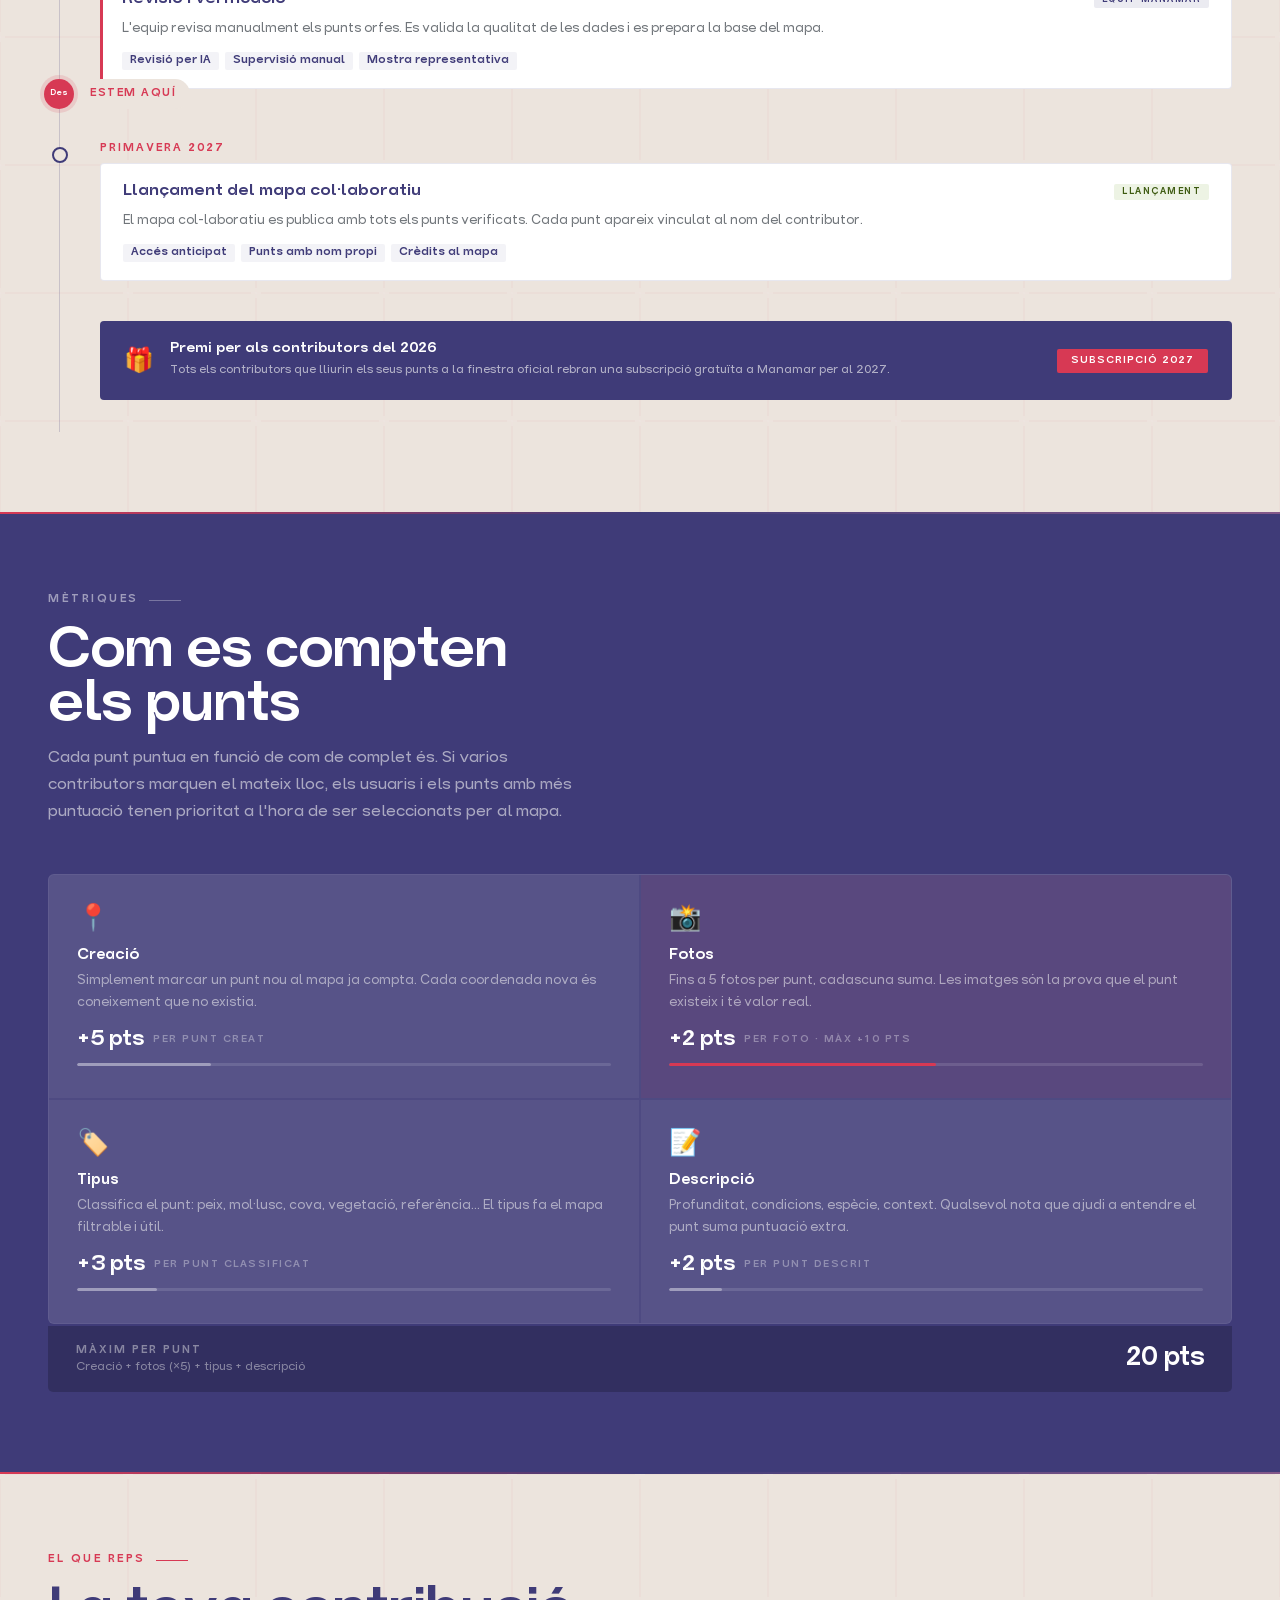
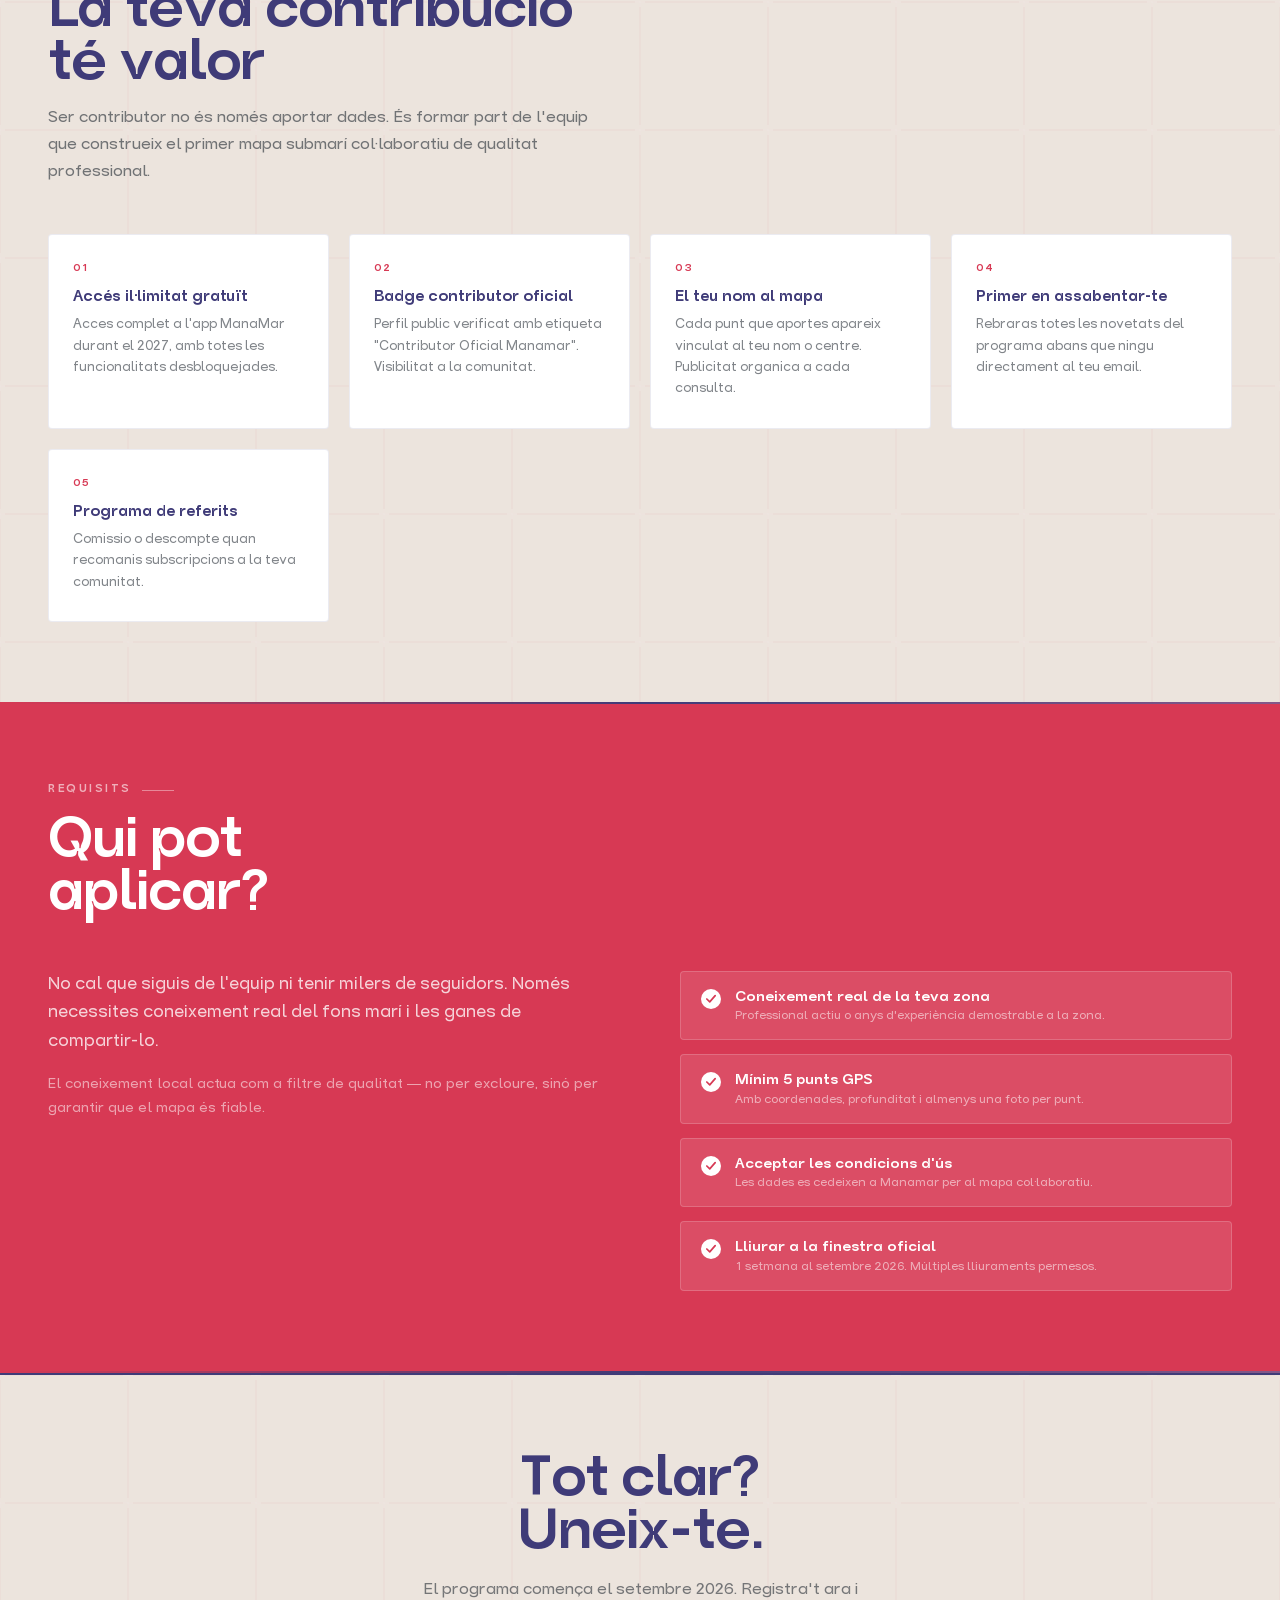
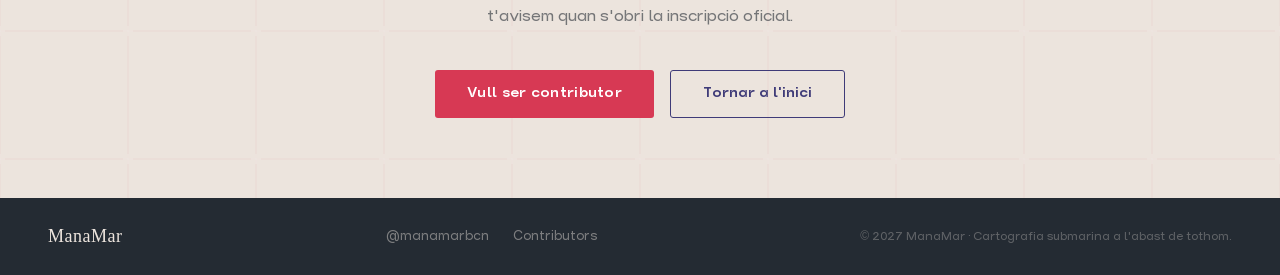
==== commit 65c5f920: "Repaired the header included language selector for phone version" ====
--- a/how-to/index.html
+++ b/how-to/index.html
@@ -13,7 +13,7 @@
 .brand{font-family:'Nougatine',serif;font-weight:400;text-transform:none;letter-spacing:0.5px;}
 .grid-cream{background-color:var(--cream);position:relative;}
 .grid-cream::before{content:'';position:absolute;inset:0;background-image:url('../assets/img/grid-pattern.svg');background-repeat:repeat;background-size:128px 128px;opacity:0.25;pointer-events:none;z-index:0;}
-.grid-cream>*{position:relative;z-index:1;}
+.grid-cream>*:not(nav):not(.nav-mobile-menu){position:relative;z-index:1;}
 
 nav{position:fixed;top:0;left:0;right:0;z-index:100;height:68px;display:grid;grid-template-columns:1fr auto 1fr;align-items:center;padding:0 48px;background:rgba(236,228,221,0.88);backdrop-filter:blur(16px);border-bottom:1px solid rgba(63,59,120,0.1);}
 nav.scrolled{background:rgba(236,228,221,0.97);box-shadow:0 1px 24px rgba(63,59,120,0.08);}
@@ -157,7 +157,6 @@
   .nav-hamburger{display:flex;}
   .nav-back{display:none;}
   .nav-cta{display:none;}
-  .lang-switcher{display:none;}
   .nav-mobile-menu{display:flex;}
   h1{font-size:clamp(36px,10vw,48px);}
   h2{font-size:clamp(28px,7vw,40px);}
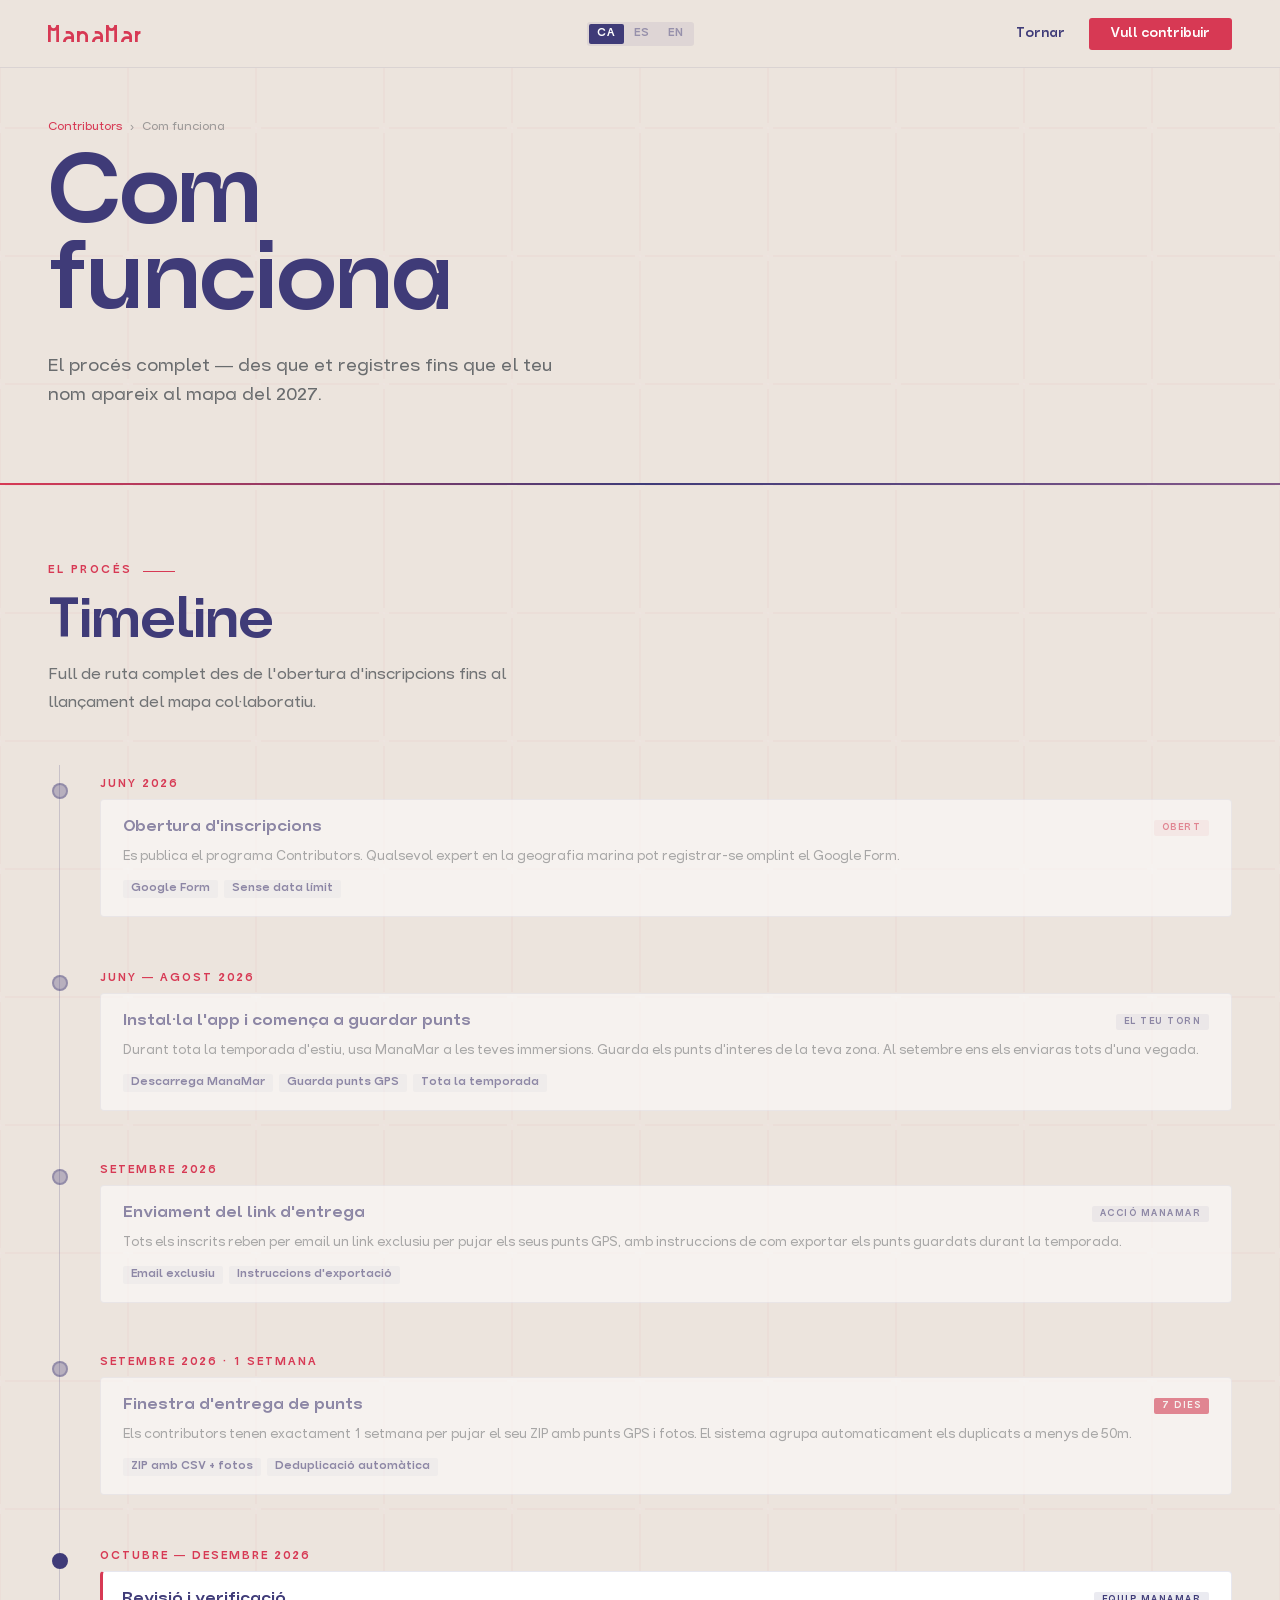
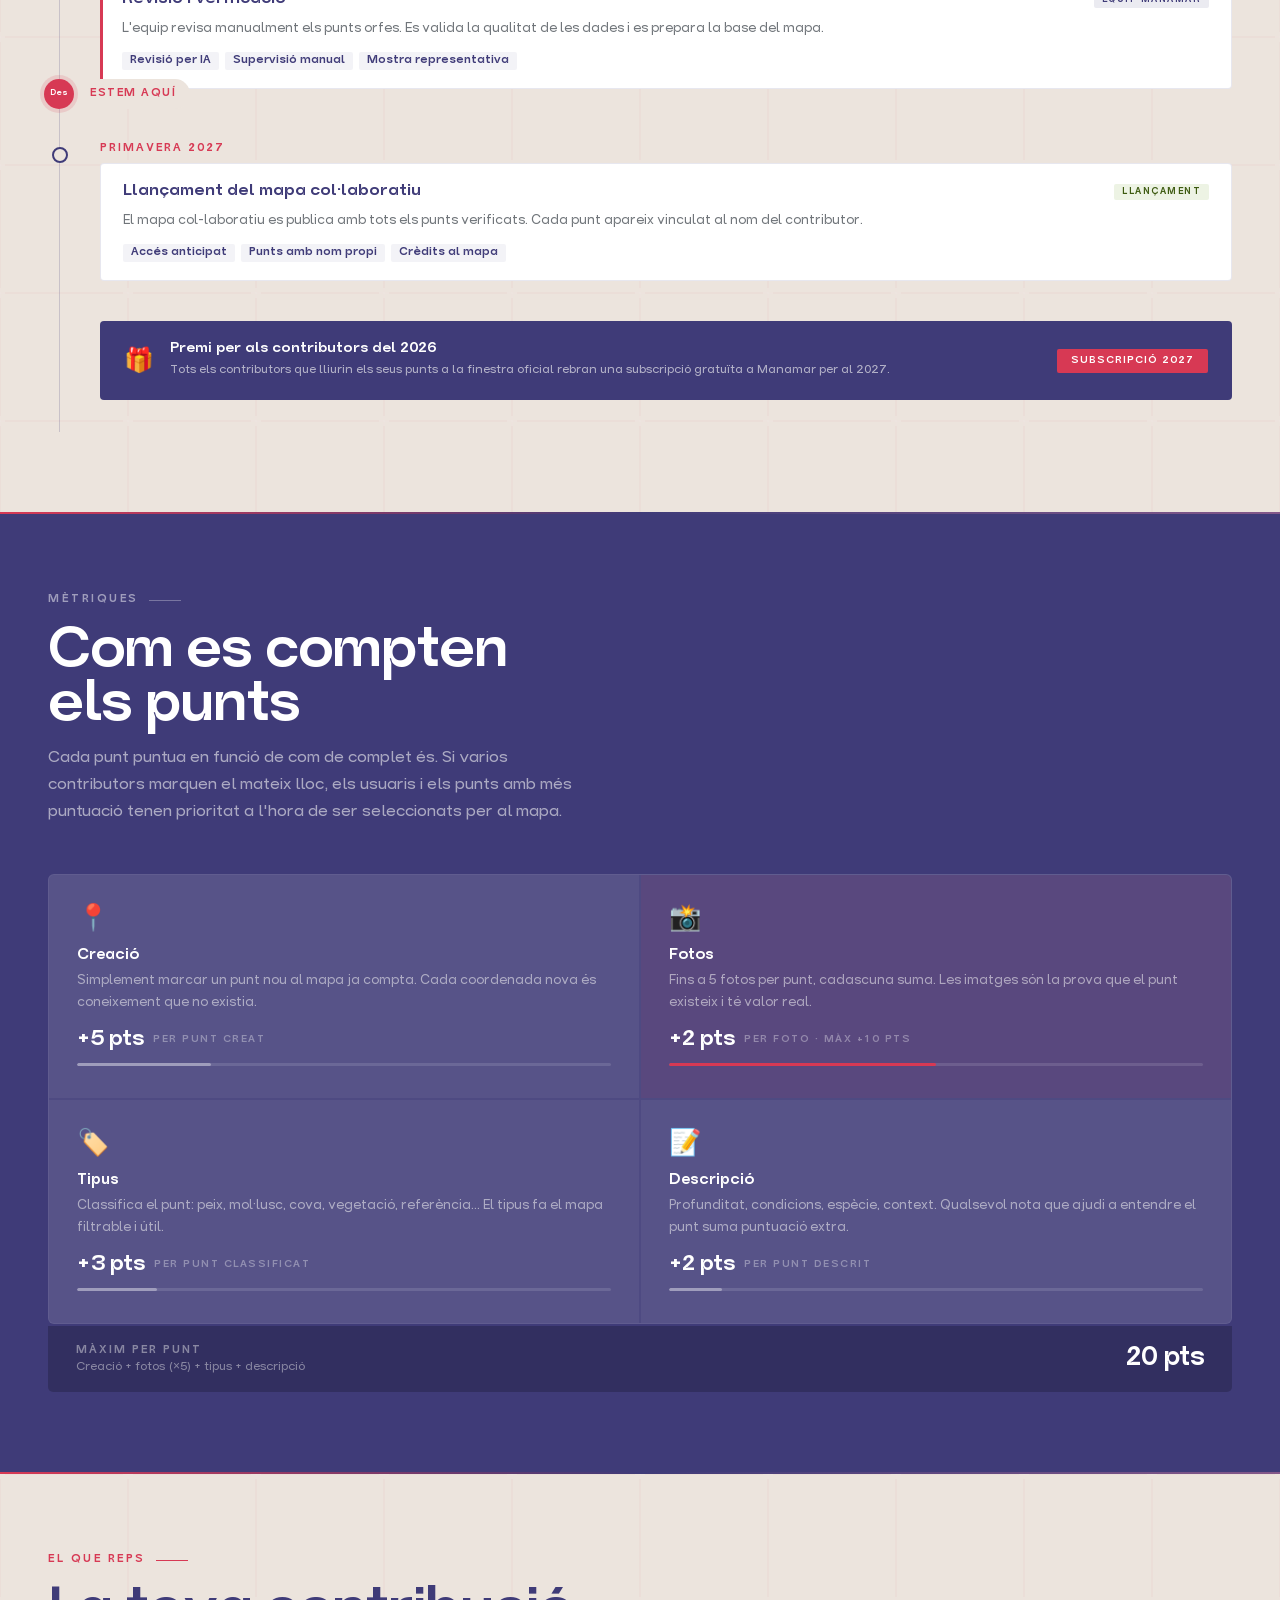
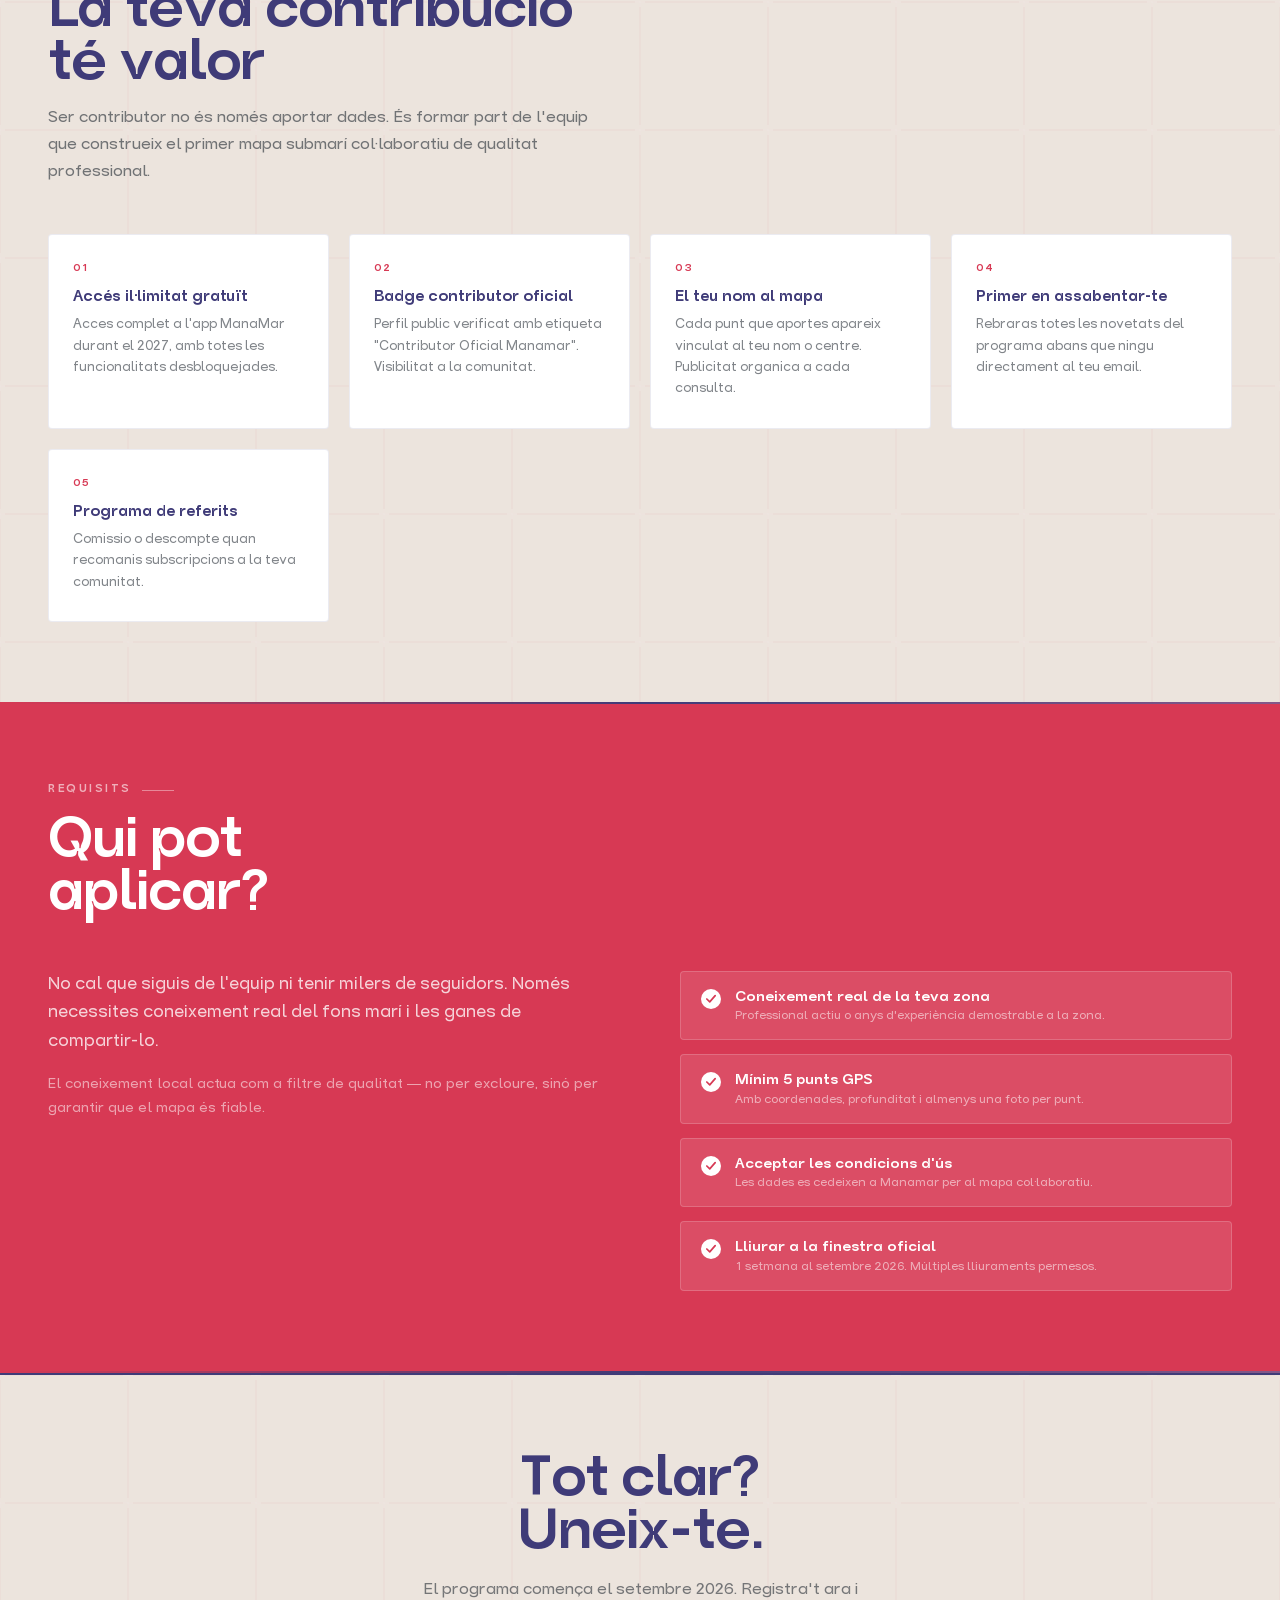
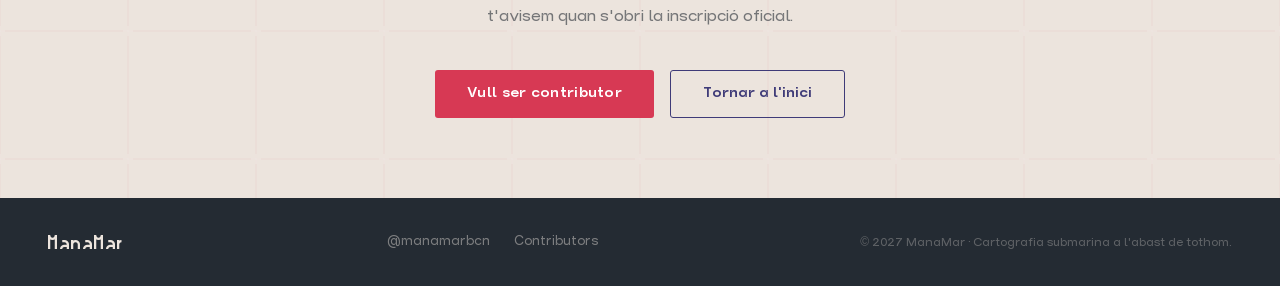
==== commit ac760ec2: "Trying again to fix Nougatine" ====
--- a/how-to/index.html
+++ b/how-to/index.html
@@ -17,7 +17,7 @@
 
 nav{position:fixed;top:0;left:0;right:0;z-index:100;height:68px;display:grid;grid-template-columns:1fr auto 1fr;align-items:center;padding:0 48px;background:rgba(236,228,221,0.88);backdrop-filter:blur(16px);border-bottom:1px solid rgba(63,59,120,0.1);}
 nav.scrolled{background:rgba(236,228,221,0.97);box-shadow:0 1px 24px rgba(63,59,120,0.08);}
-.nav-logo{font-family:'Nougatine',serif;font-size:22px;color:var(--red);text-decoration:none;letter-spacing:0.5px;}
+.nav-logo{font-family:'Nougatine',serif;font-weight:400;font-size:22px;color:var(--red);text-decoration:none;letter-spacing:0.5px;}
 .nav-back{font-size:13px;font-weight:700;color:var(--indigo);text-decoration:none;}
 .nav-right{display:flex;align-items:center;gap:24px;justify-content:flex-end;}
 .lang-switcher{display:flex;gap:2px;align-items:center;background:rgba(63,59,120,0.08);border-radius:3px;padding:2px;}
@@ -140,7 +140,7 @@
 .btn-outline:hover{background:var(--indigo);color:white;}
 
 footer{background:var(--dark);padding:28px 48px;display:flex;justify-content:space-between;align-items:center;flex-wrap:wrap;gap:16px;}
-.footer-logo{font-family:'Nougatine',serif;font-size:18px;color:var(--cream);letter-spacing:0.5px;}
+.footer-logo{font-family:'Nougatine',serif;font-weight:400;font-size:18px;color:var(--cream);letter-spacing:0.5px;}
 .footer-links{display:flex;gap:24px;}
 .footer-links a{font-size:13px;color:rgba(236,228,221,0.45);text-decoration:none;transition:color 0.2s;}
 .footer-links a:hover{color:var(--cream);}
--- a/assets/css/fonts.css
+++ b/assets/css/fonts.css
@@ -1,3 +1,3 @@
-﻿@font-face{font-family:'Trap';font-weight:500;src:url('[data-uri]') format('truetype');}
-@font-face{font-family:'Trap';font-weight:700;src:url('[data-uri]') format('truetype');}
-@font-face{font-family:'Nougatine';font-weight:400;src:url('[data-uri]') format('truetype');}+﻿@font-face{font-family:'Trap';font-weight:500;font-display:swap;src:url('[data-uri]') format('truetype');}
+@font-face{font-family:'Trap';font-weight:700;font-display:swap;src:url('[data-uri]') format('truetype');}
+@font-face{font-family:'Nougatine';font-weight:400;font-display:swap;src:url('[data-uri]') format('truetype');}
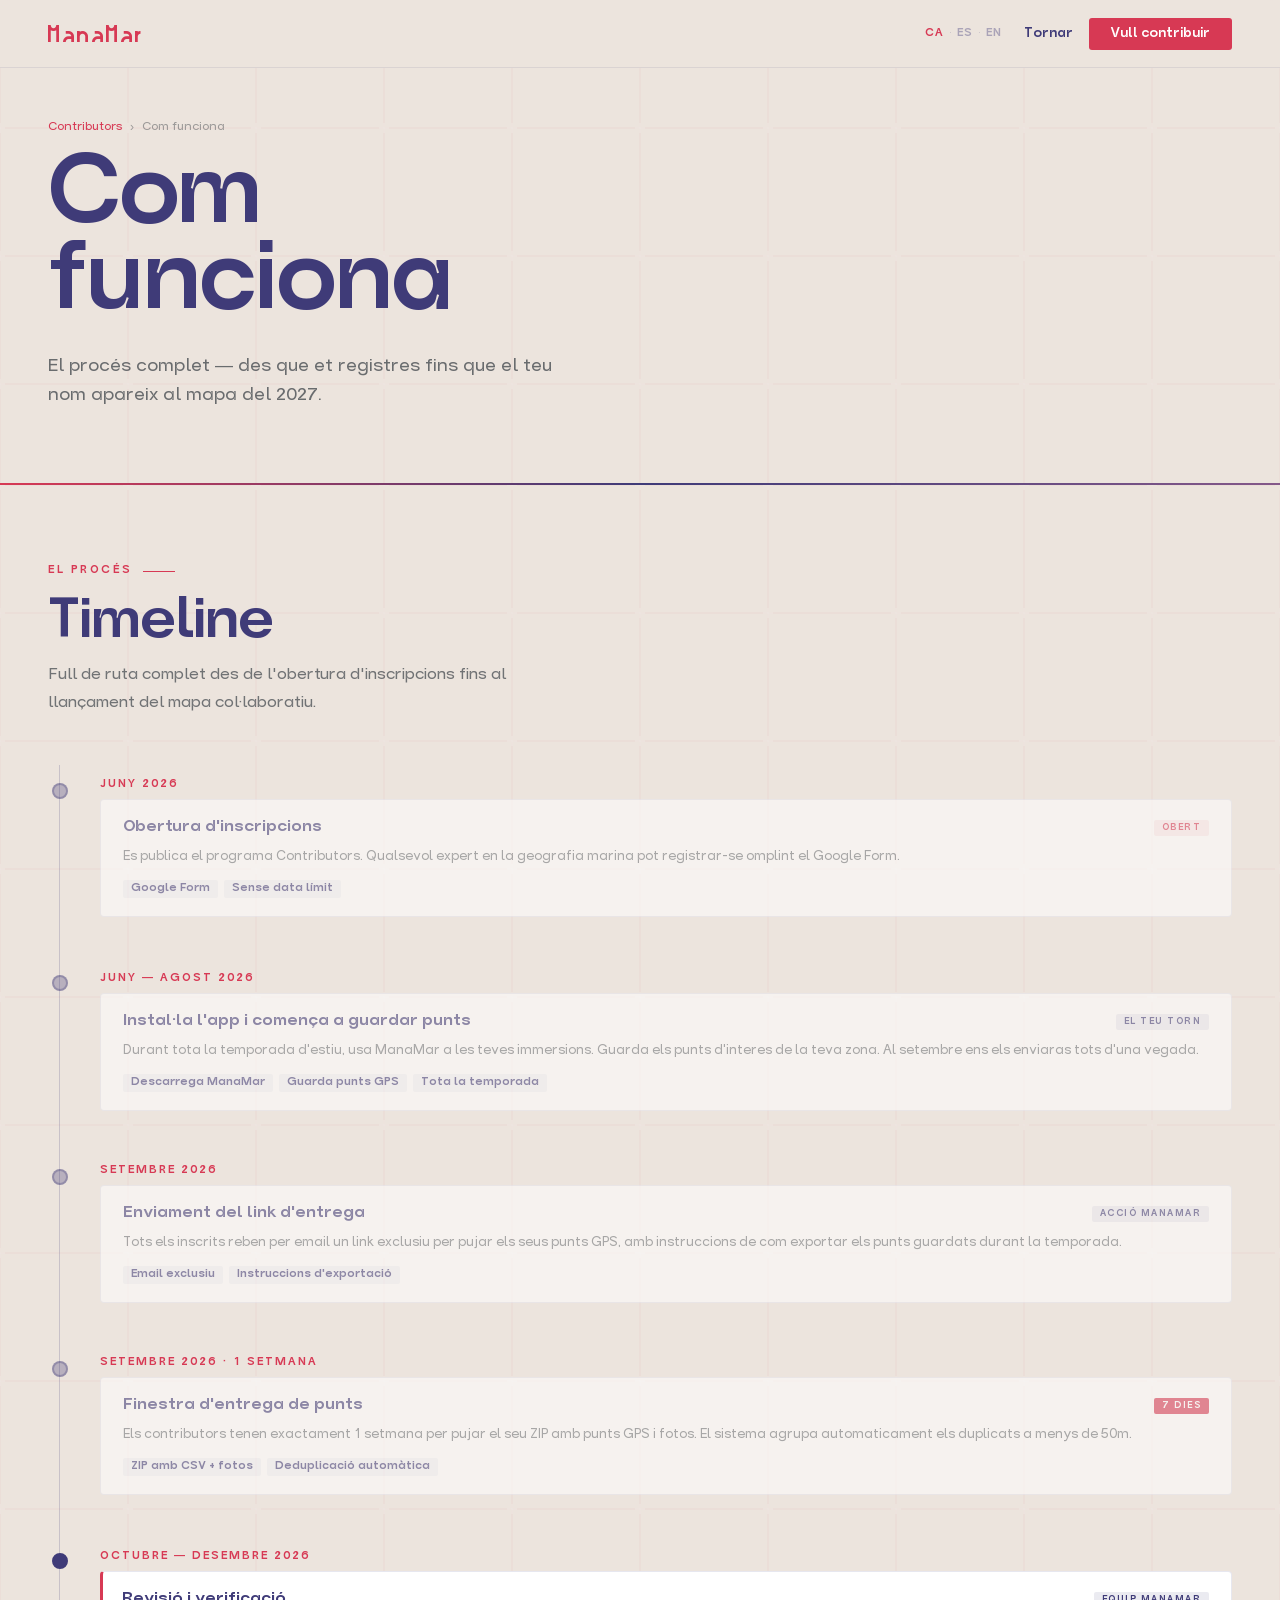
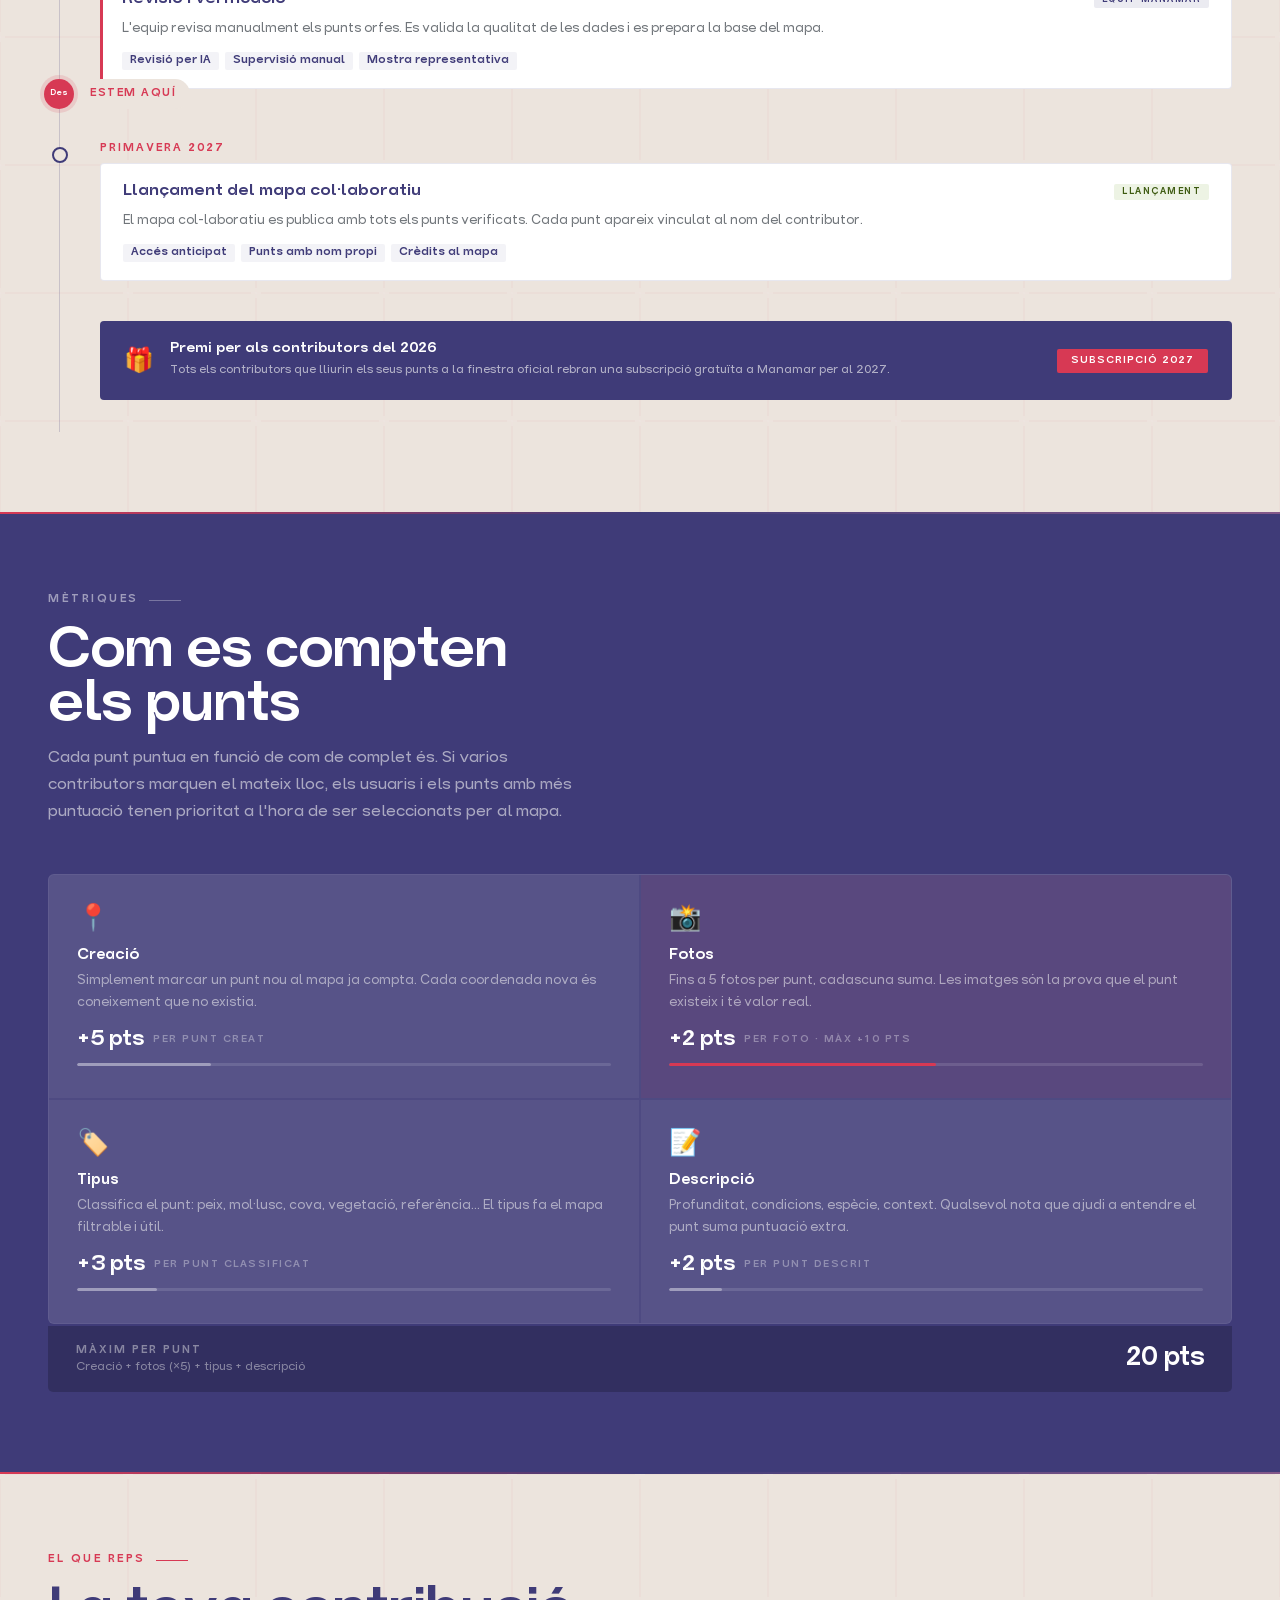
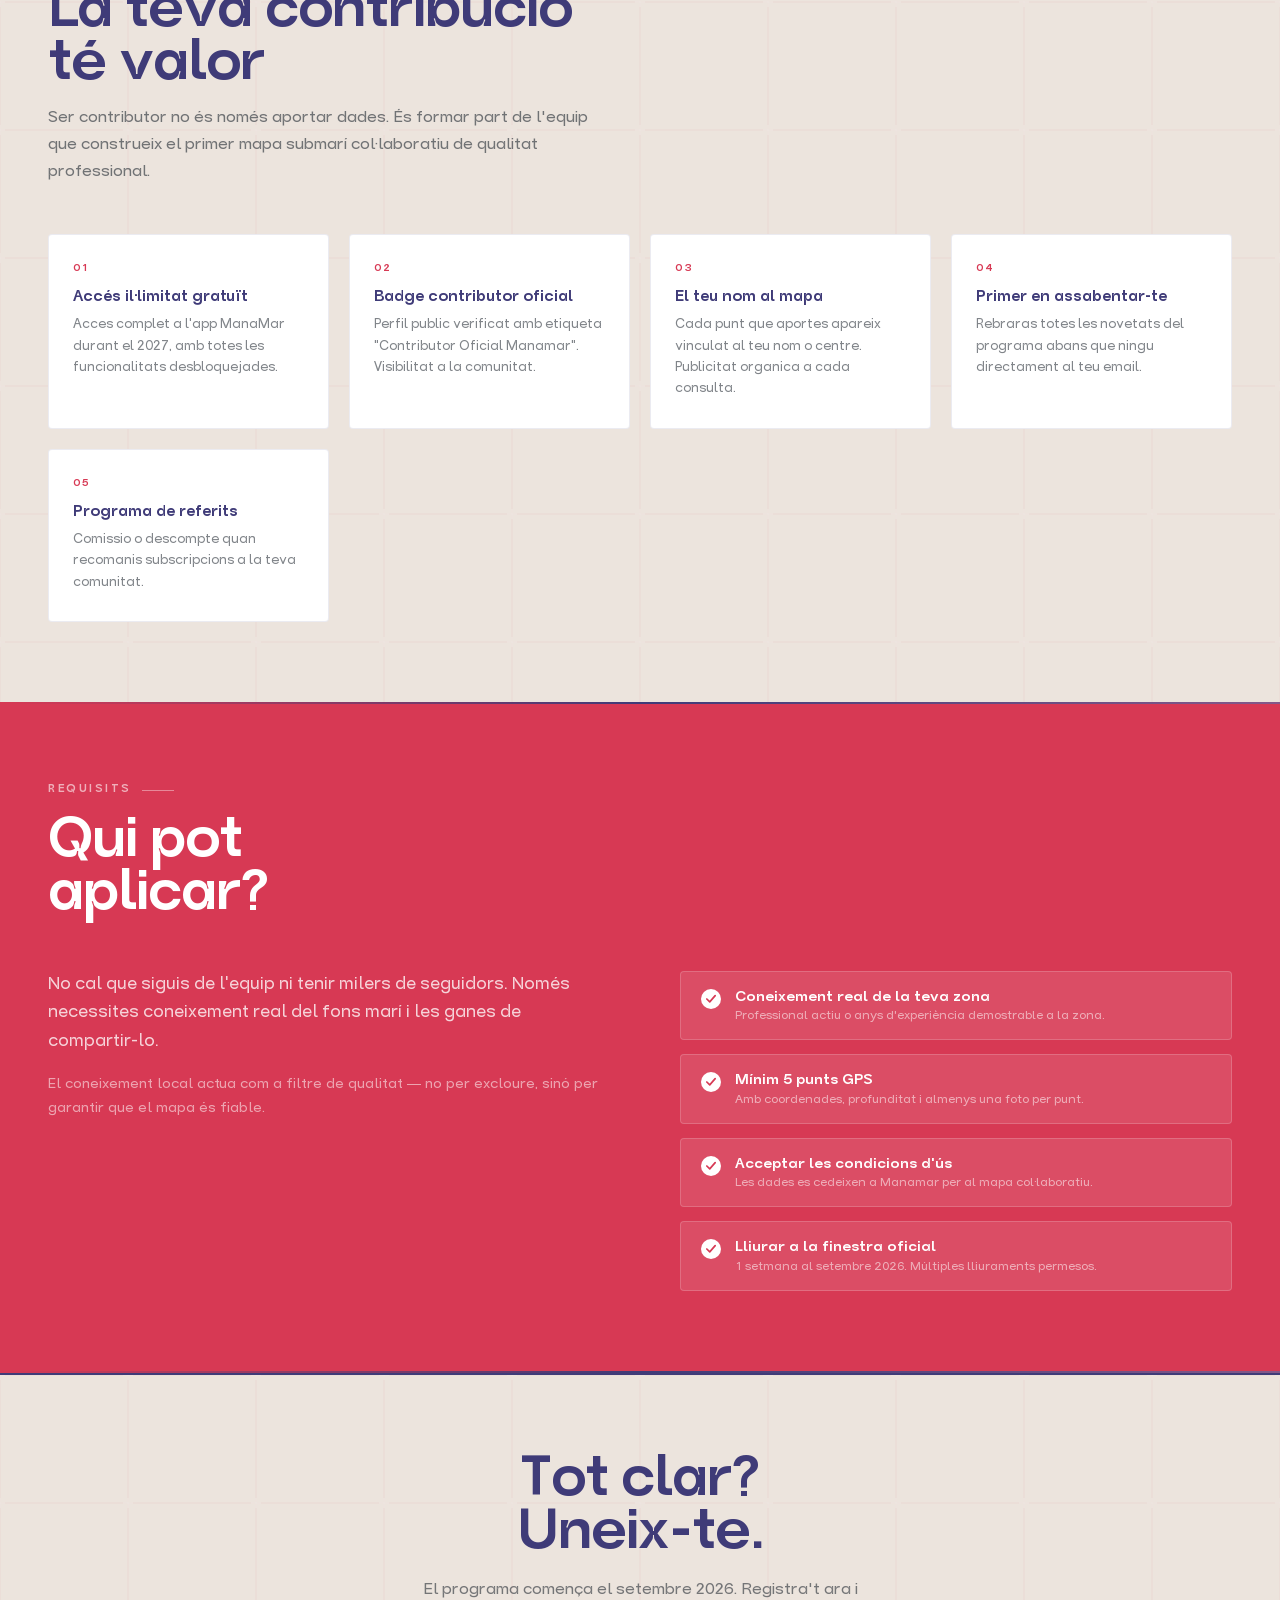
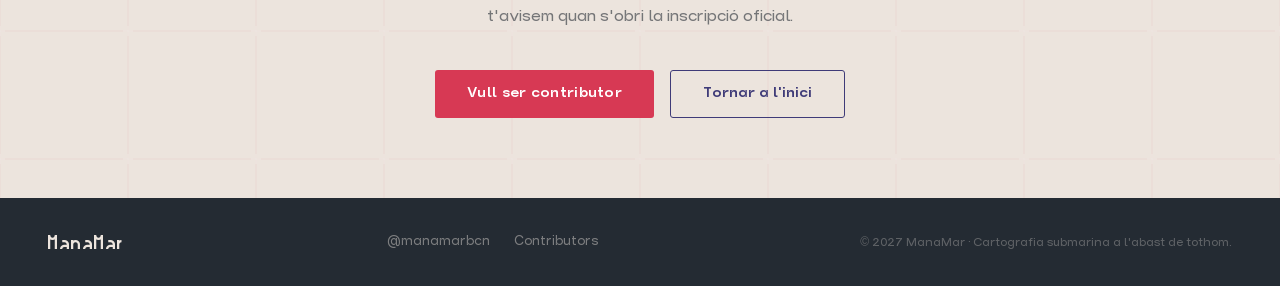
==== commit 245d2595: "adding same language selector as other sites" ====
--- a/how-to/index.html
+++ b/how-to/index.html
@@ -19,11 +19,12 @@
 nav.scrolled{background:rgba(236,228,221,0.97);box-shadow:0 1px 24px rgba(63,59,120,0.08);}
 .nav-logo{font-family:'Nougatine',serif;font-weight:400;font-size:22px;color:var(--red);text-decoration:none;letter-spacing:0.5px;}
 .nav-back{font-size:13px;font-weight:700;color:var(--indigo);text-decoration:none;}
-.nav-right{display:flex;align-items:center;gap:24px;justify-content:flex-end;}
-.lang-switcher{display:flex;gap:2px;align-items:center;background:rgba(63,59,120,0.08);border-radius:3px;padding:2px;}
-.lang-btn{font-size:11px;font-weight:700;letter-spacing:1px;color:var(--indigo);background:none;border:none;padding:4px 8px;border-radius:2px;cursor:pointer;opacity:0.45;transition:opacity 0.2s,background 0.2s;font-family:'Trap',sans-serif;}
-.lang-btn:hover{opacity:0.8;}
-.lang-btn.active{background:var(--indigo);color:white;opacity:1;}
+.nav-right{display:flex;align-items:center;gap:16px;justify-content:flex-end;}
+.lang-switcher{display:flex;align-items:center;}
+.lang-btn{font-size:11px;font-weight:700;letter-spacing:1px;color:rgba(63,59,120,0.38);background:none;border:none;padding:4px 6px;cursor:pointer;transition:color 0.2s;font-family:'Trap',sans-serif;}
+.lang-btn:hover{color:rgba(63,59,120,0.65);}
+.lang-btn.active{color:var(--red);}
+.lang-sep{font-size:10px;color:rgba(63,59,120,0.22);user-select:none;}
 .nav-cta{background:var(--red);color:white;font-family:'Trap',sans-serif;font-size:13px;font-weight:700;padding:9px 22px;border-radius:3px;text-decoration:none;transition:background 0.2s;}
 .nav-cta:hover{background:var(--red-dark);}
 .nav-hamburger{display:none;flex-direction:column;justify-content:center;align-items:center;gap:5px;width:40px;height:40px;background:none;border:none;cursor:pointer;padding:4px;}
@@ -176,12 +177,15 @@
 
 <nav>
   <a class="nav-logo" href="../">ManaMar</a>
-  <div class="lang-switcher">
-    <button class="lang-btn" onclick="setLang('ca')">CA</button>
-    <button class="lang-btn" onclick="setLang('es')">ES</button>
-    <button class="lang-btn" onclick="setLang('en')">EN</button>
-  </div>
+  <span></span>
   <div class="nav-right">
+    <div class="lang-switcher">
+      <button class="lang-btn" onclick="setLang('ca')">CA</button>
+      <span class="lang-sep">·</span>
+      <button class="lang-btn" onclick="setLang('es')">ES</button>
+      <span class="lang-sep">·</span>
+      <button class="lang-btn" onclick="setLang('en')">EN</button>
+    </div>
     <a href="../" class="nav-back" data-i18n="nav_back">Tornar</a>
     <a href="https://forms.gle/eNXkwGBBJvVmhNHh9" target="_blank" class="nav-cta" data-i18n="nav_cta">Vull contribuir</a>
     <button class="nav-hamburger" aria-label="Menu" aria-expanded="false">
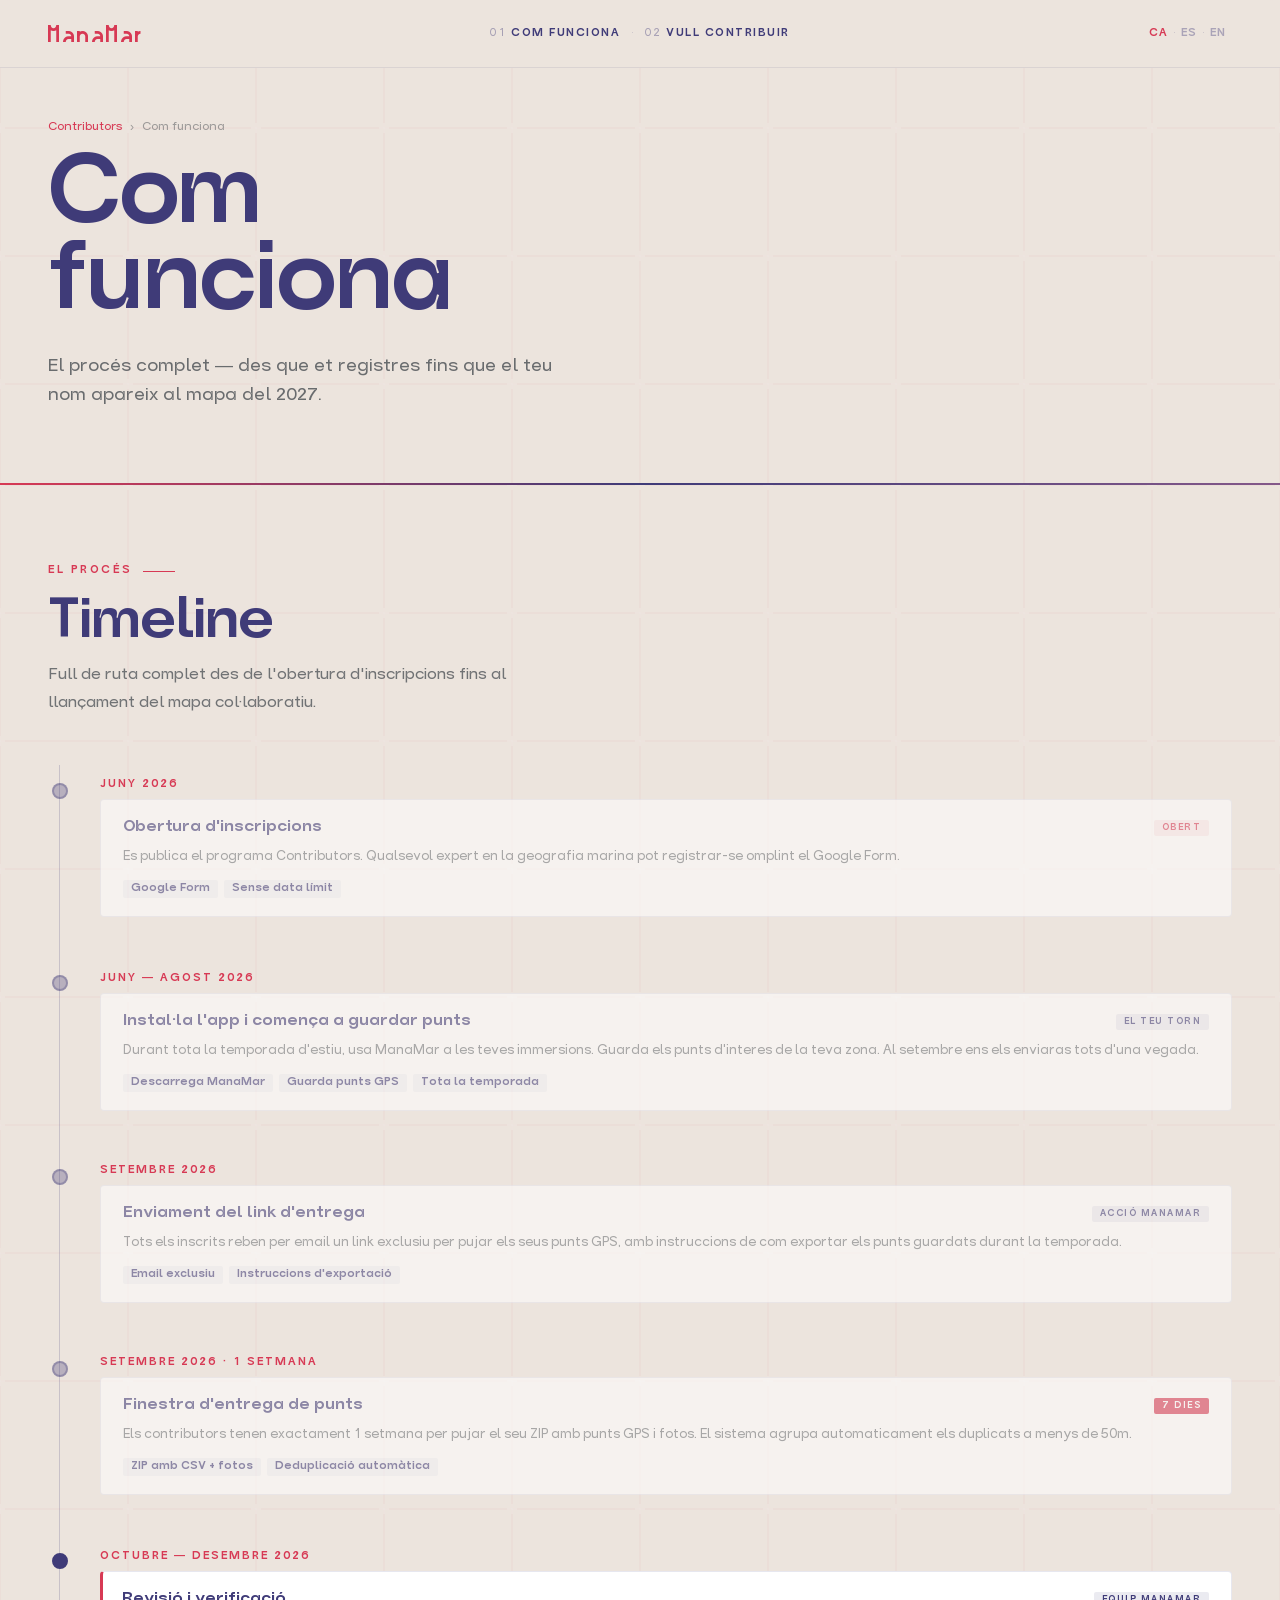
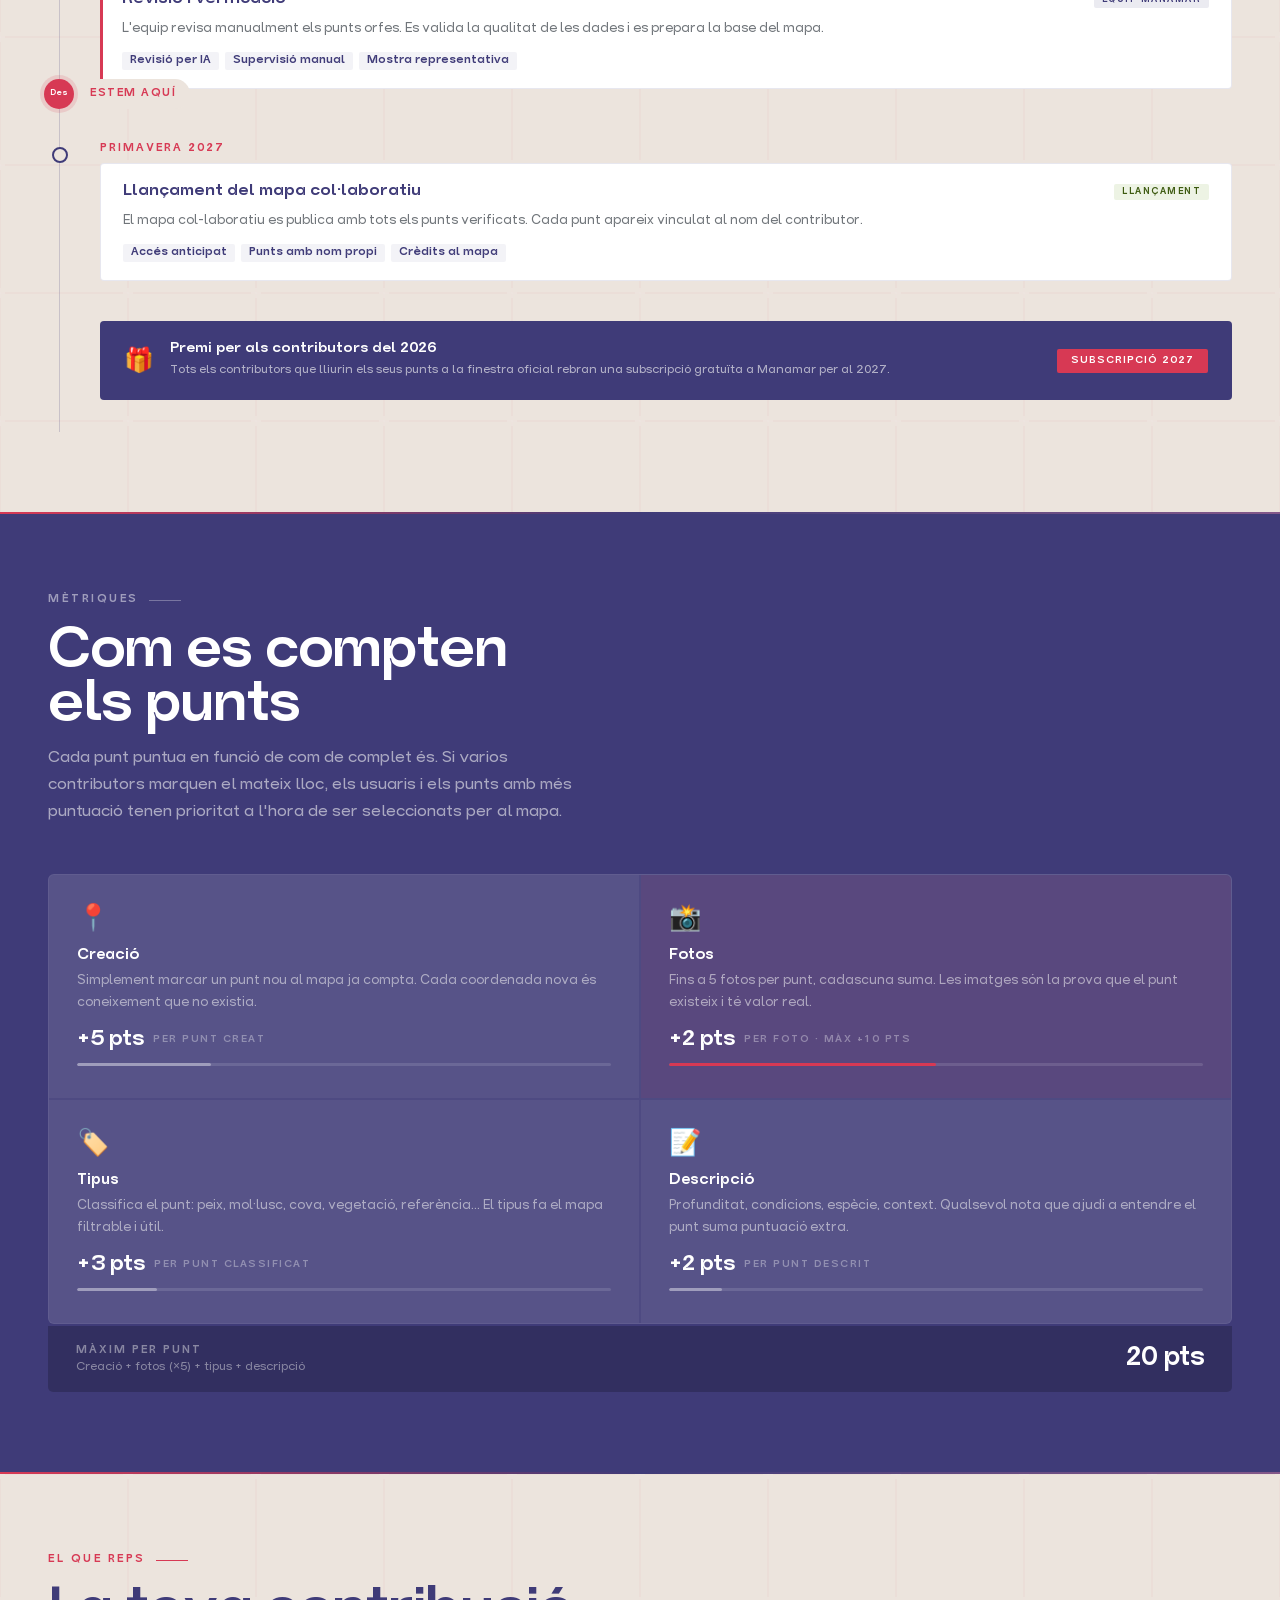
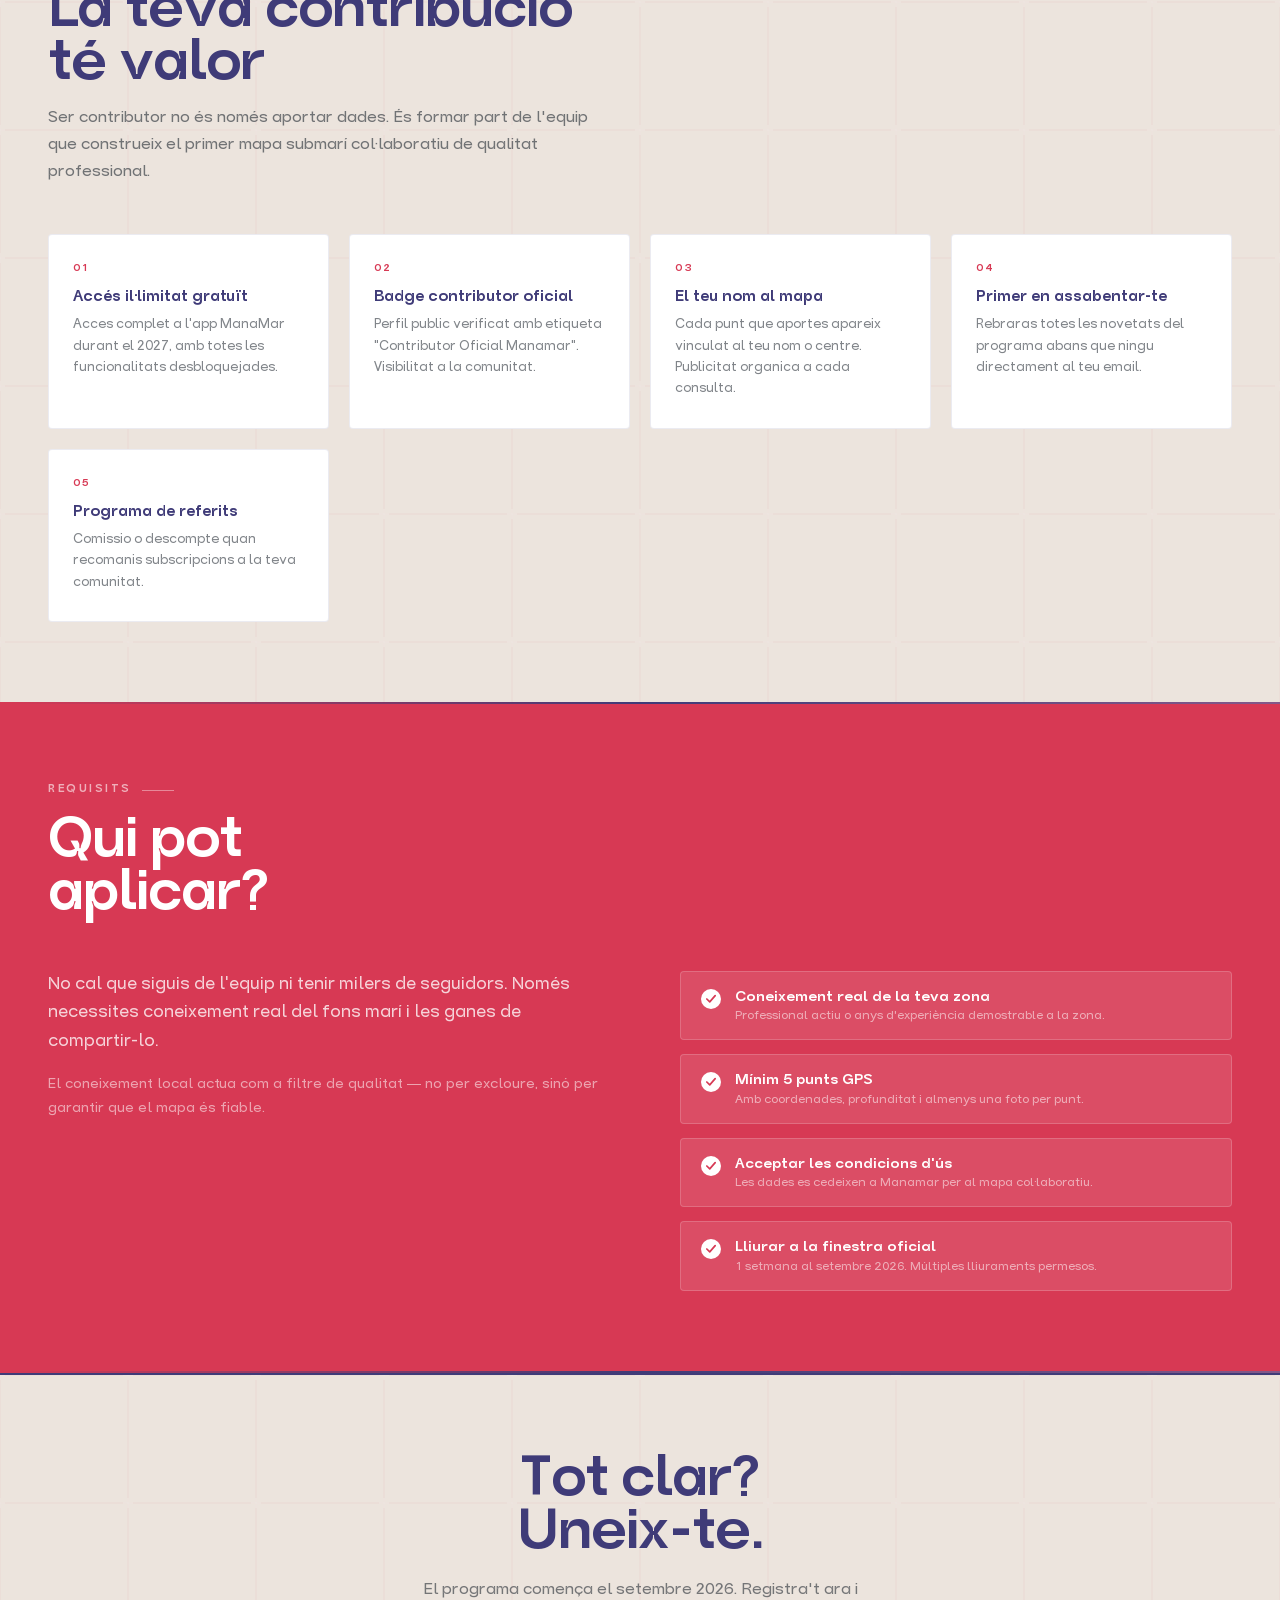
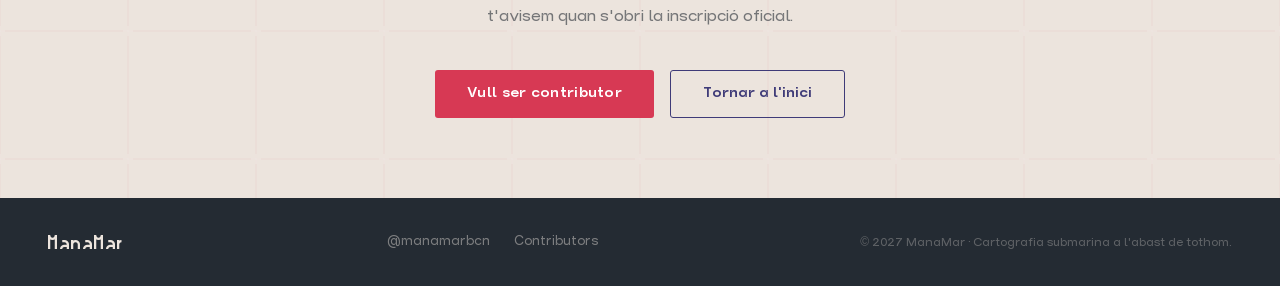
==== commit ea6a5655: "Fix headers" ====
--- a/how-to/index.html
+++ b/how-to/index.html
@@ -19,7 +19,12 @@
 nav.scrolled{background:rgba(236,228,221,0.97);box-shadow:0 1px 24px rgba(63,59,120,0.08);}
 .nav-logo{font-family:'Nougatine',serif;font-weight:400;font-size:22px;color:var(--red);text-decoration:none;letter-spacing:0.5px;}
 .nav-back{font-size:13px;font-weight:700;color:var(--indigo);text-decoration:none;}
-.nav-right{display:flex;align-items:center;gap:16px;justify-content:flex-end;}
+.nav-right{display:flex;align-items:center;gap:12px;justify-content:flex-end;}
+.nav-links{display:flex;align-items:center;}
+.nav-link{font-size:11px;font-weight:700;letter-spacing:1.5px;text-transform:uppercase;text-decoration:none;color:var(--indigo);padding:6px 12px;transition:color 0.2s;display:flex;align-items:center;gap:5px;}
+.nav-link:hover{color:var(--red);}
+.nav-link-num{opacity:0.4;font-weight:500;}
+.nav-dot{font-size:10px;color:rgba(63,59,120,0.22);user-select:none;}
 .lang-switcher{display:flex;align-items:center;}
 .lang-btn{font-size:11px;font-weight:700;letter-spacing:1px;color:rgba(63,59,120,0.38);background:none;border:none;padding:4px 6px;cursor:pointer;transition:color 0.2s;font-family:'Trap',sans-serif;}
 .lang-btn:hover{color:rgba(63,59,120,0.65);}
@@ -158,6 +163,7 @@
   .nav-hamburger{display:flex;}
   .nav-back{display:none;}
   .nav-cta{display:none;}
+  .nav-links{display:none;}
   .nav-mobile-menu{display:flex;}
   h1{font-size:clamp(36px,10vw,48px);}
   h2{font-size:clamp(28px,7vw,40px);}
@@ -177,7 +183,11 @@
 
 <nav>
   <a class="nav-logo" href="../">ManaMar</a>
-  <span></span>
+  <div class="nav-links">
+    <a class="nav-link" href="../how-to/"><span class="nav-link-num">01</span> Com funciona</a>
+    <span class="nav-dot">·</span>
+    <a class="nav-link" href="https://forms.gle/eNXkwGBBJvVmhNHh9" target="_blank"><span class="nav-link-num">02</span> Vull contribuir</a>
+  </div>
   <div class="nav-right">
     <div class="lang-switcher">
       <button class="lang-btn" onclick="setLang('ca')">CA</button>
@@ -186,16 +196,14 @@
       <span class="lang-sep">·</span>
       <button class="lang-btn" onclick="setLang('en')">EN</button>
     </div>
-    <a href="../" class="nav-back" data-i18n="nav_back">Tornar</a>
-    <a href="https://forms.gle/eNXkwGBBJvVmhNHh9" target="_blank" class="nav-cta" data-i18n="nav_cta">Vull contribuir</a>
     <button class="nav-hamburger" aria-label="Menu" aria-expanded="false">
       <span></span><span></span><span></span>
     </button>
   </div>
 </nav>
 <div class="nav-mobile-menu" id="mobile-menu">
-  <a href="../" data-i18n="nav_back">Tornar</a>
-  <a href="https://forms.gle/eNXkwGBBJvVmhNHh9" target="_blank" data-i18n="nav_cta">Vull contribuir</a>
+  <a href="../how-to/" data-i18n="nav_how">01 Com funciona</a>
+  <a href="https://forms.gle/eNXkwGBBJvVmhNHh9" target="_blank" data-i18n="nav_cta">02 Vull contribuir</a>
 </div>
 
 <header class="page-header">
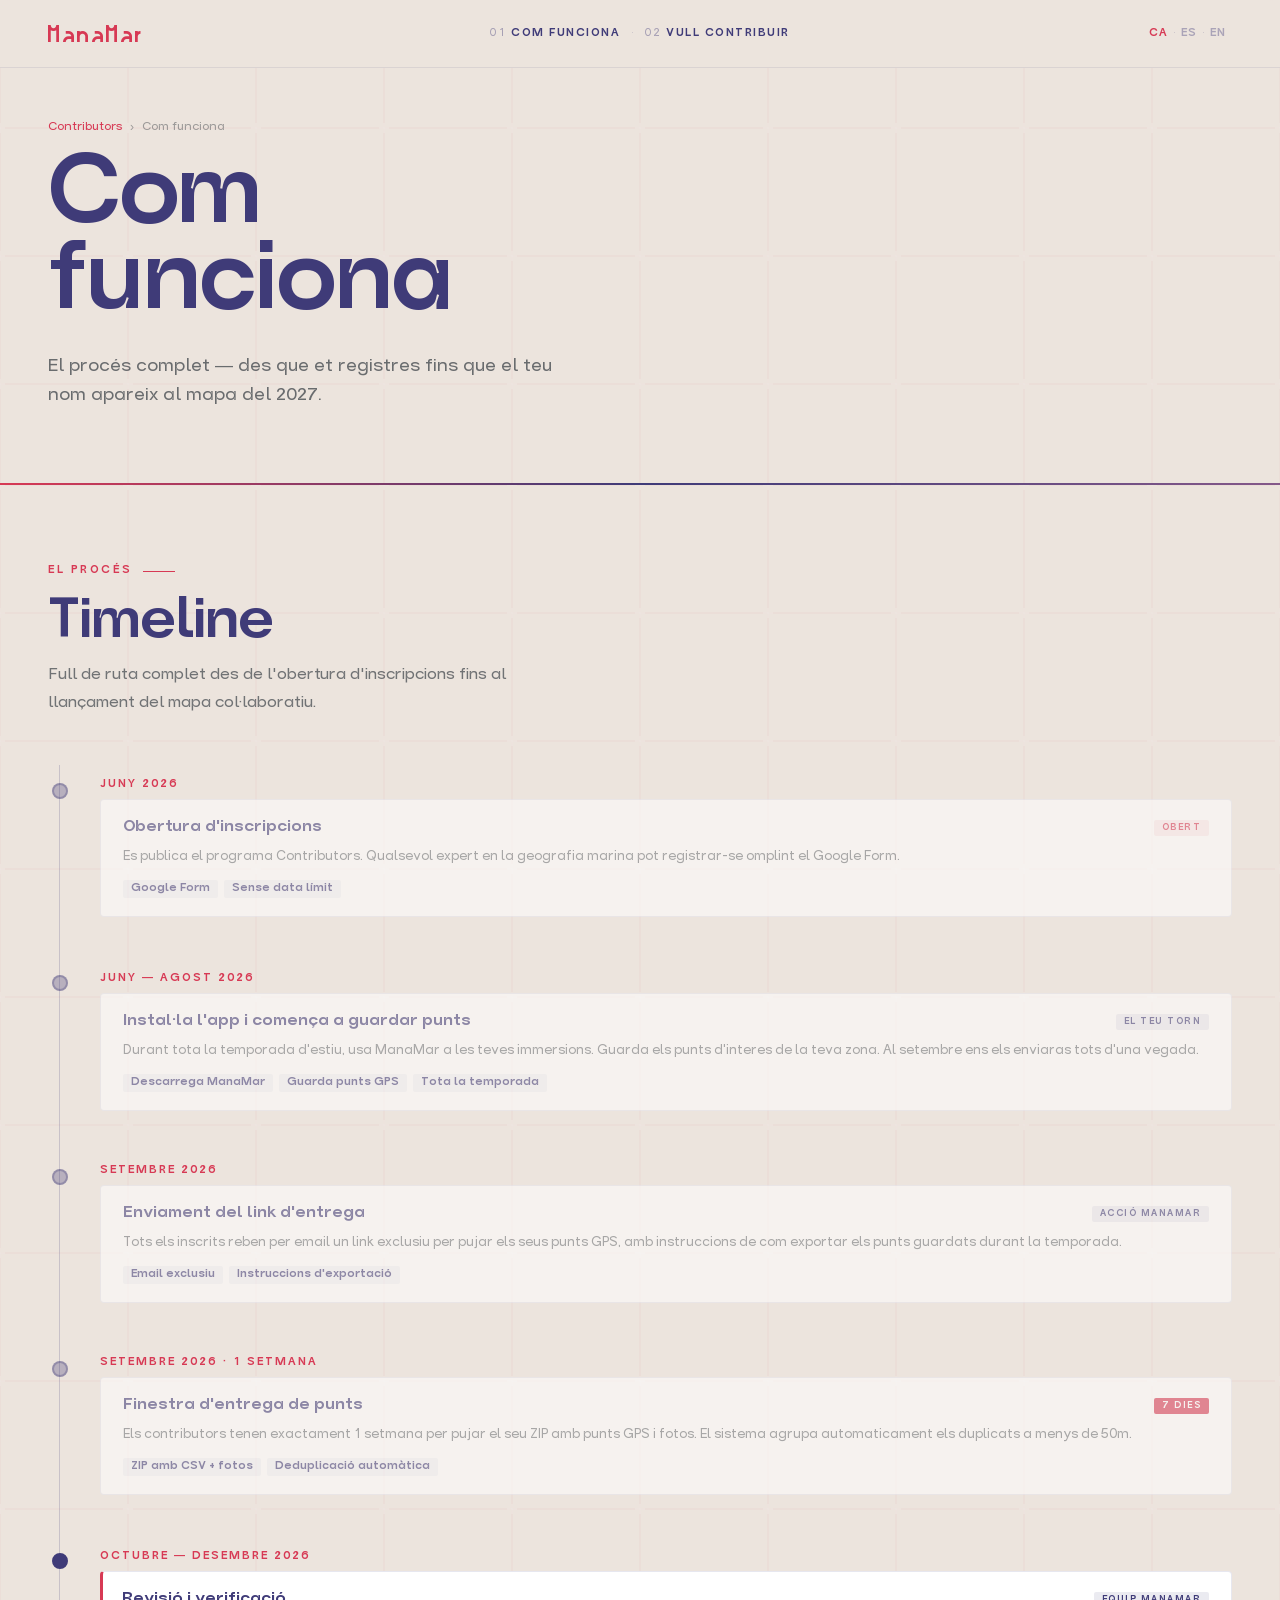
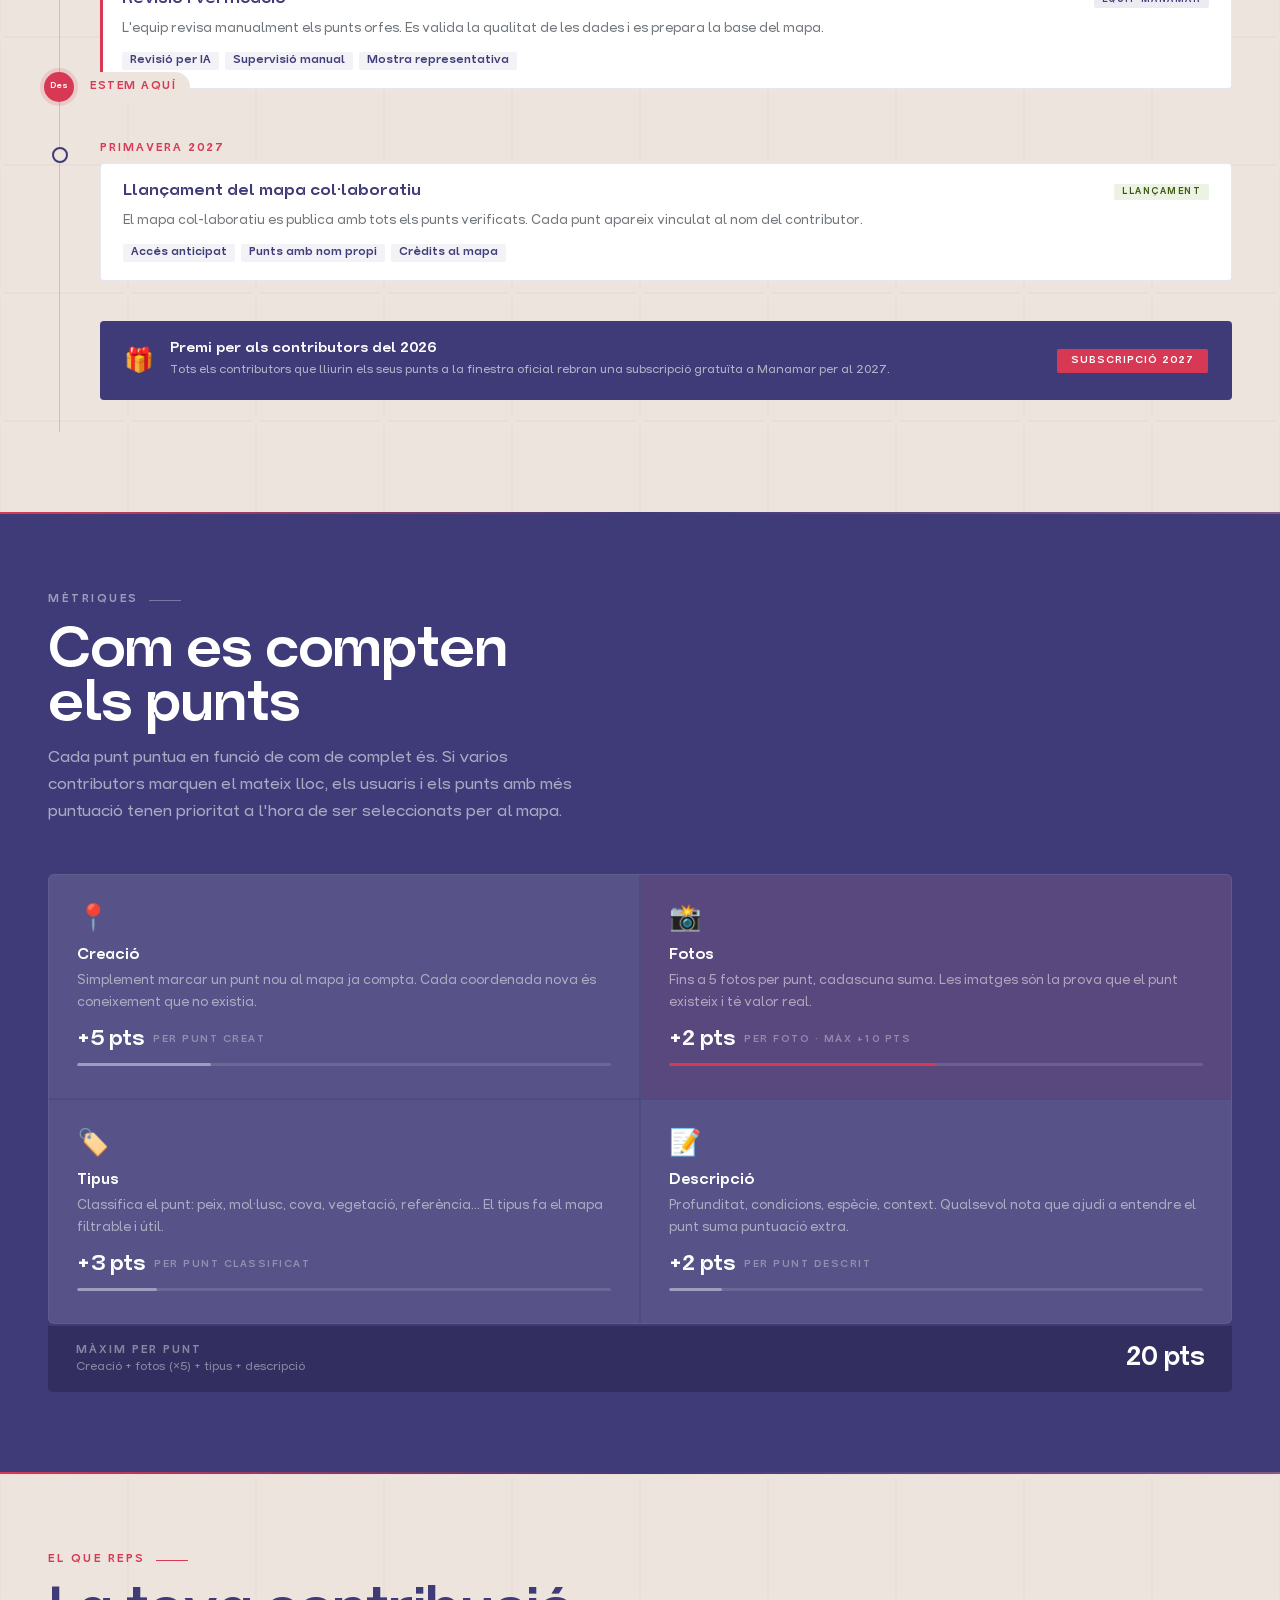
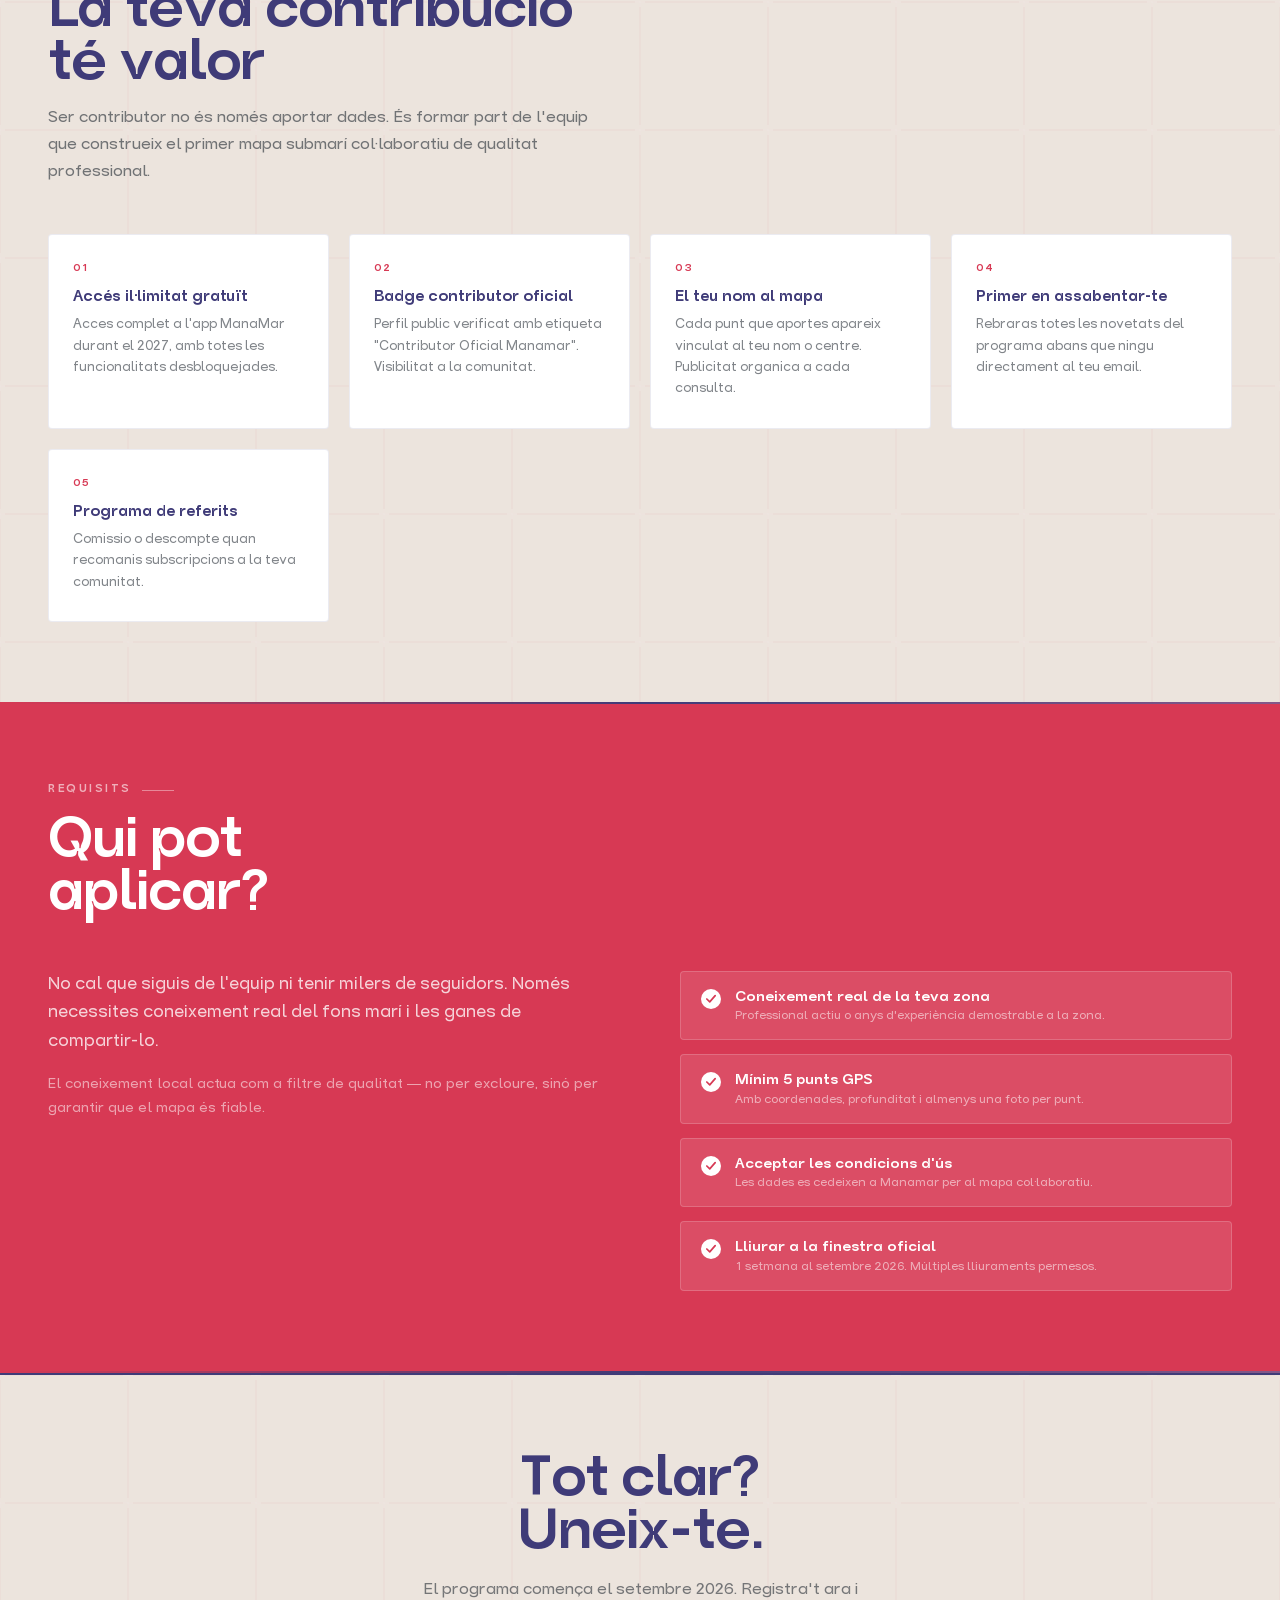
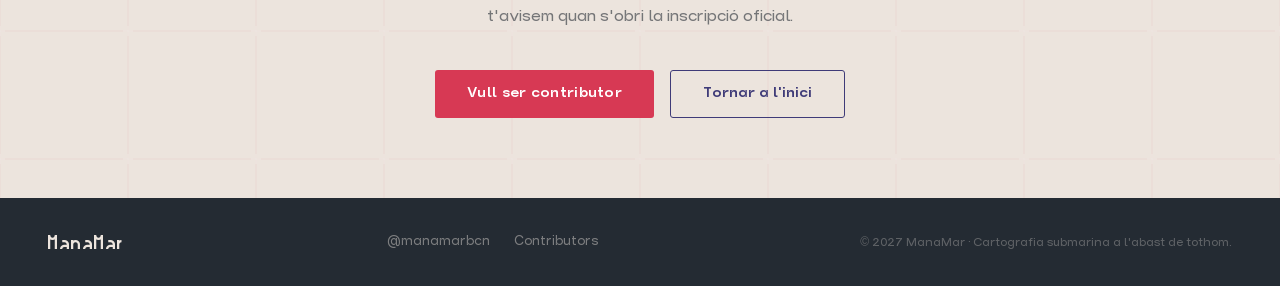
==== commit 8b1a3d1a: "Fixed timeline" ====
--- a/how-to/index.html
+++ b/how-to/index.html
@@ -546,20 +546,20 @@
     });
   }
 
-  const phases = document.querySelectorAll('.tl-phase');
+  const phases = Array.from(document.querySelectorAll('.tl-phase'));
   const now = new Date();
-  const ranges = [
-    { from: new Date('2026-06-01'), to: new Date('2026-08-31') },
-    { from: new Date('2026-06-01'), to: new Date('2026-08-31') },
-    { from: new Date('2026-09-01'), to: new Date('2026-09-06') },
-    { from: new Date('2026-09-07'), to: new Date('2026-09-14') },
-    { from: new Date('2026-10-01'), to: new Date('2026-12-31') },
-    { from: new Date('2027-03-01'), to: new Date('2027-12-31') },
-  ];
+  const ranges = phases.map(p => ({
+    from: new Date(p.dataset.from),
+    to: new Date(p.dataset.to + 'T23:59:59')
+  }));
   let activeIdx = -1;
   ranges.forEach((r, i) => {
-    if (now >= r.from && now <= r.to) { phases[i].classList.add('tl-active'); activeIdx = i; }
-    else if (now > r.to) phases[i].classList.add('tl-past');
+    if (now >= r.from && now <= r.to) {
+      phases[i].classList.add('tl-active');
+      if (activeIdx < 0) activeIdx = i;
+    } else if (now > r.to) {
+      phases[i].classList.add('tl-past');
+    }
   });
   const wrap = document.querySelector('.tl-wrap');
   const todayEl = document.getElementById('tl-today');
@@ -590,6 +590,7 @@
       document.getElementById('tl-today-label').textContent = months[now.getMonth()];
     }
     requestAnimationFrame(positionToday);
+    setTimeout(positionToday, 300);
     window.addEventListener('resize', positionToday);
   }
 
